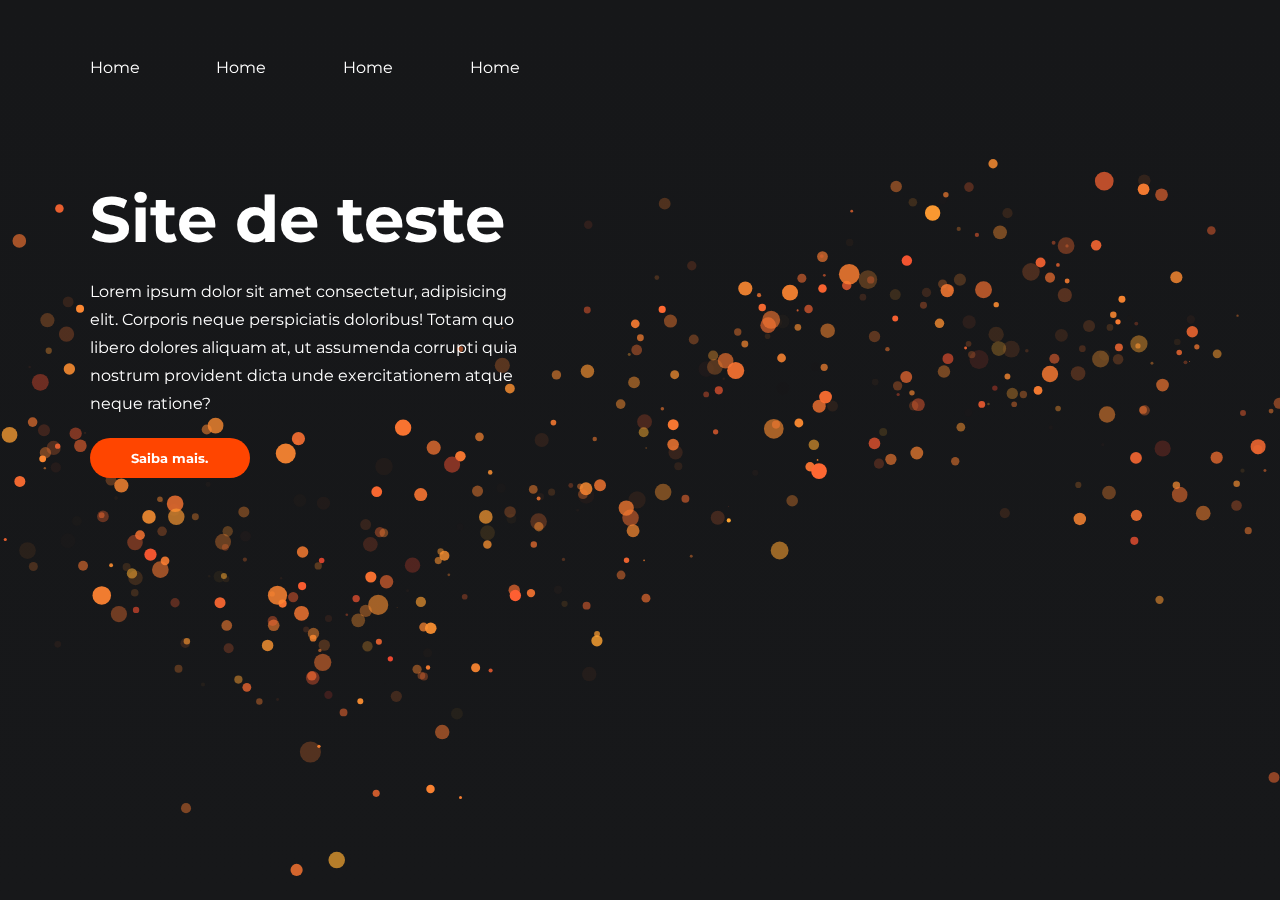
==== page1.html @ 4e7e80d0 "sites" ====
<!DOCTYPE html>
<html lang="pt-br">
<head>
    <meta charset="UTF-8">
    <meta http-equiv="X-UA-Compatible" content="IE=edge">
    <meta name="viewport" content="width=1, initial-scale=1.0, user-scalable=0">
    <link href='https://fonts.googleapis.com/css?family=Montserrat' rel='stylesheet'>
    <link rel="stylesheet" href="assets/css/page1.css">
    <title>Site Futuristico</title>
</head>
<body>
    <header>
        <nav>
            <ul>
                <li>Home</li>
                <li>Home</li>
                <li>Home</li>
                <li>Home</li>
            </ul>
        </nav>
    </header>
    <section>
        <canvas id="particle-canvas"></canvas>
            <div class="container">
                <h1>Site de teste</h1>
                <p>Lorem ipsum dolor sit amet consectetur, adipisicing elit. Corporis neque perspiciatis doloribus! Totam quo libero dolores aliquam at, ut assumenda corrupti quia nostrum provident dicta unde exercitationem atque neque ratione?</p>
                <a href="http://#"><button>Saiba mais.</button></a>
            </div>
    </section>
    <script src="assets/javascript/page1.js" defer></script>
</body>
</html>
---- assets/css/page1.css ----
:root{
    --cor-branco: #fff;
}
*{
    margin: 0;
    padding: 0;
    box-sizing: border-box;
    font-family:'Montserrat';
}
header nav{
    display: flex;
    justify-content: left;
    align-items: center;
    height: 15vh;
    background-color: transparent;
    position: absolute;
    -webkit-animation: tracking-in-expand-fwd-top 0.7s cubic-bezier(0.215, 0.610, 0.355, 1.000) both;
	        animation: tracking-in-expand-fwd-top 0.7s cubic-bezier(0.215, 0.610, 0.355, 1.000) both;
}
header nav ul{
    list-style: none;
    display: flex;
    gap: 6vw;
    color: white;
    margin-left: 7vw;
}
header nav ul li:hover{
    color: var(--cor-branco);
    cursor: pointer;
}
header nav ul:hover :not(:hover){
    opacity: 60%;
    color: var(--cor-branco);
}
#particle-canvas {
    width: 100%;
    height: 100vh;
    background: linear-gradient(to bottom, #161719 0%, #17181a 100%);
    vertical-align: middle;
}
.container{
    height: 200px;
    width:  28rem;
    position: absolute;
    z-index: 3;
    top: 20%;
    left: 7%;
}
h1{
    font-size: 4rem;
    color: var(--cor-branco);
    -webkit-animation: tracking-in-expand-fwd-top 0.7s cubic-bezier(0.215, 0.610, 0.355, 1.000) both;
	        animation: tracking-in-expand-fwd-top 0.7s cubic-bezier(0.215, 0.610, 0.355, 1.000) both;
}
section .container p{
    margin-top: 20px;
    color: var(--cor-branco);
    line-height: 28px;
    -webkit-animation: tracking-in-expand-fwd-top 0.7s cubic-bezier(0.215, 0.610, 0.355, 1.000) both;
	        animation: tracking-in-expand-fwd-top 0.7s cubic-bezier(0.215, 0.610, 0.355, 1.000) both;
}
section .container button{
    outline: none;
    border: none;
    width: 160px;
    height: 40px;
    border-radius: 50px;
    margin-top: 20px;
    background-color: orangered;
    color: var(--cor-branco);
    font-weight: bold;
    -webkit-animation: tracking-in-expand-fwd-top 0.7s cubic-bezier(0.215, 0.610, 0.355, 1.000) both;
	        animation: tracking-in-expand-fwd-top 0.7s cubic-bezier(0.215, 0.610, 0.355, 1.000) both;
}
@media (max-width: 650px){
    .container{
        padding: 20px;
        height:75vh;
        position: absolute;
        width: calc(90vw - 7%);
        z-index: 3;
        top: 20%;
        left: 7%;
        background: rgba( 255, 255, 255, 0.10);
        box-shadow: 0 8px 32px 0 rgba( 31, 38, 135, 0.37 );
        backdrop-filter: blur( 5px );
        -webkit-backdrop-filter: blur( 5px );
        border-radius: 10px;
    }
}
/* ----------------------------------------------
 * Generated by Animista on 2023-2-13 22:2:55
 * Licensed under FreeBSD License.
 * See http://animista.net/license for more info. 
 * w: http://animista.net, t: @cssanimista
 * ---------------------------------------------- */

/**
 * ----------------------------------------
 * animation tracking-in-expand-fwd-top
 * ----------------------------------------
 */
 @-webkit-keyframes tracking-in-expand-fwd-top {
    0% {
      letter-spacing: -0.5em;
      -webkit-transform: translateZ(-700px) translateY(-500px);
              transform: translateZ(-700px) translateY(-500px);
      opacity: 0;
    }
    40% {
      opacity: 0.6;
    }
    100% {
      -webkit-transform: translateZ(0) translateY(0);
              transform: translateZ(0) translateY(0);
      opacity: 1;
    }
  }
  @keyframes tracking-in-expand-fwd-top {
    0% {
      letter-spacing: -0.5em;
      -webkit-transform: translateZ(-700px) translateY(-500px);
              transform: translateZ(-700px) translateY(-500px);
      opacity: 0;
    }
    40% {
      opacity: 0.6;
    }
    100% {
      -webkit-transform: translateZ(0) translateY(0);
              transform: translateZ(0) translateY(0);
      opacity: 1;
    }
  }
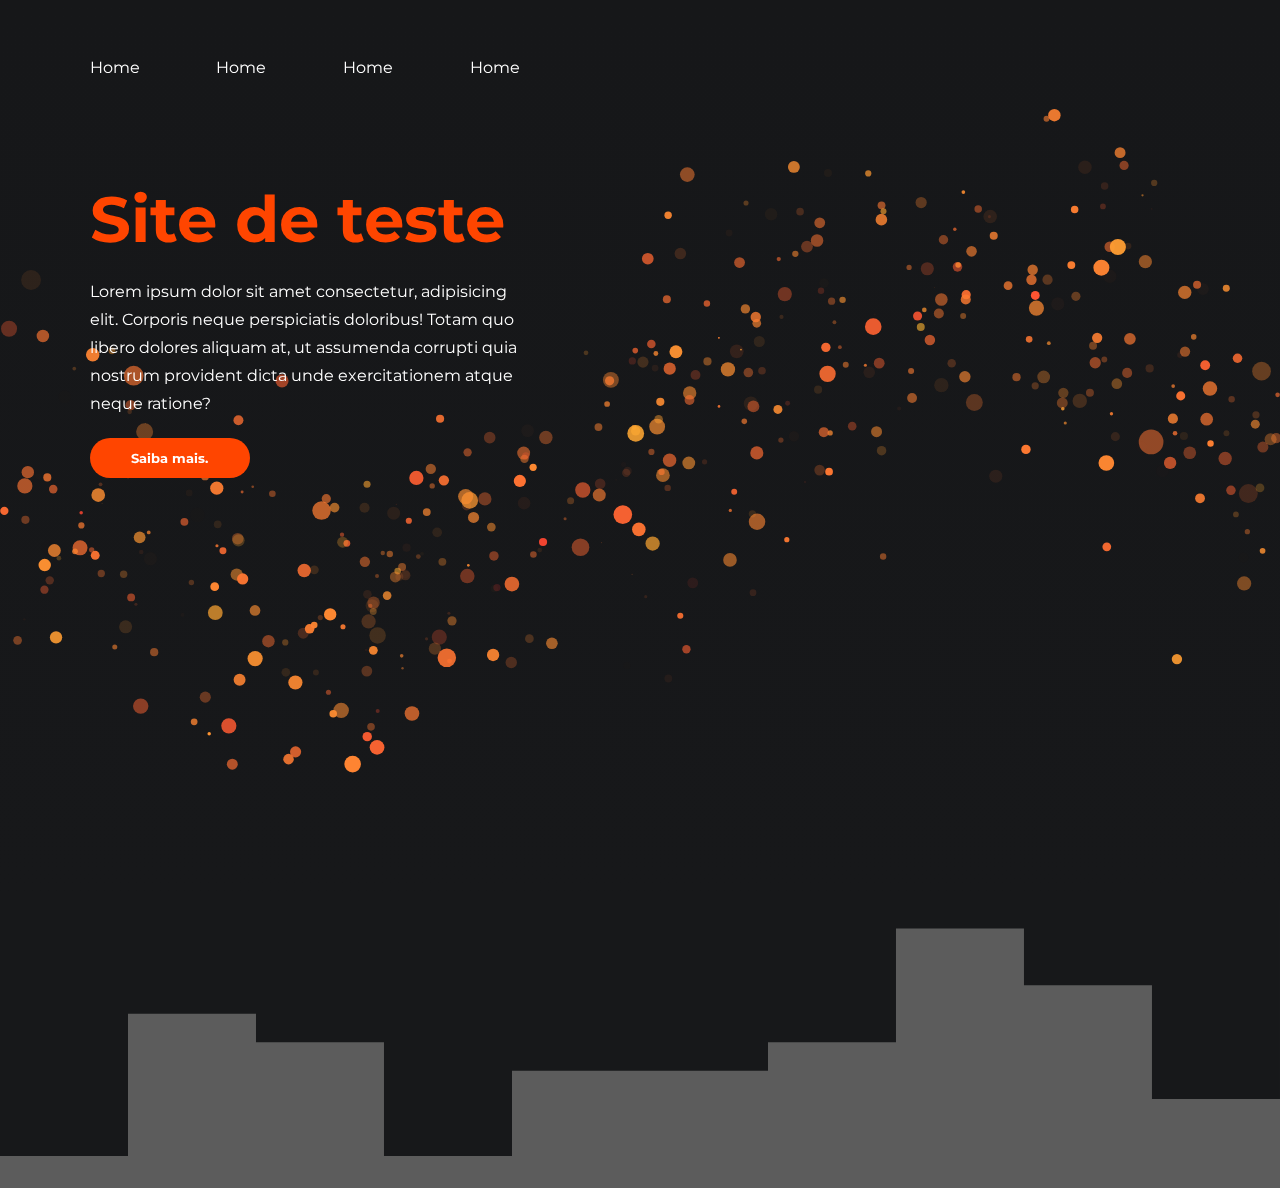
==== commit 2c5ed8cf: "inicio projeto" ====
--- a/page1.html
+++ b/page1.html
@@ -27,6 +27,11 @@
                 <a href="http://#"><button>Saiba mais.</button></a>
             </div>
     </section>
+    <section>
+        <svg xmlns="http://www.w3.org/2000/svg" viewBox="0 0 1440 320">
+            <path fill="#17181a" fill-opacity="1" d="M0,288L0,288L144,288L144,128L288,128L288,160L432,160L432,288L576,288L576,192L720,192L720,192L864,192L864,160L1008,160L1008,32L1152,32L1152,96L1296,96L1296,224L1440,224L1440,0L1296,0L1296,0L1152,0L1152,0L1008,0L1008,0L864,0L864,0L720,0L720,0L576,0L576,0L432,0L432,0L288,0L288,0L144,0L144,0L0,0L0,0Z"></path>
+          </svg>
+    </section>
     <script src="assets/javascript/page1.js" defer></script>
 </body>
 </html>--- a/assets/css/page1.css
+++ b/assets/css/page1.css
@@ -1,11 +1,16 @@
 :root{
     --cor-branco: #fff;
+    --cor-laranja: orangered;
+    --cor-cinzaclaro: #5c5c5c;
 }
 *{
     margin: 0;
     padding: 0;
     box-sizing: border-box;
     font-family:'Montserrat';
+}
+body{
+   background-color: var(--cor-cinzaclaro);
 }
 header nav{
     display: flex;
@@ -48,7 +53,7 @@
 }
 h1{
     font-size: 4rem;
-    color: var(--cor-branco);
+    color: var(--cor-laranja);
     -webkit-animation: tracking-in-expand-fwd-top 0.7s cubic-bezier(0.215, 0.610, 0.355, 1.000) both;
 	        animation: tracking-in-expand-fwd-top 0.7s cubic-bezier(0.215, 0.610, 0.355, 1.000) both;
 }
@@ -66,7 +71,7 @@
     height: 40px;
     border-radius: 50px;
     margin-top: 20px;
-    background-color: orangered;
+    background-color: var(--cor-laranja);
     color: var(--cor-branco);
     font-weight: bold;
     -webkit-animation: tracking-in-expand-fwd-top 0.7s cubic-bezier(0.215, 0.610, 0.355, 1.000) both;
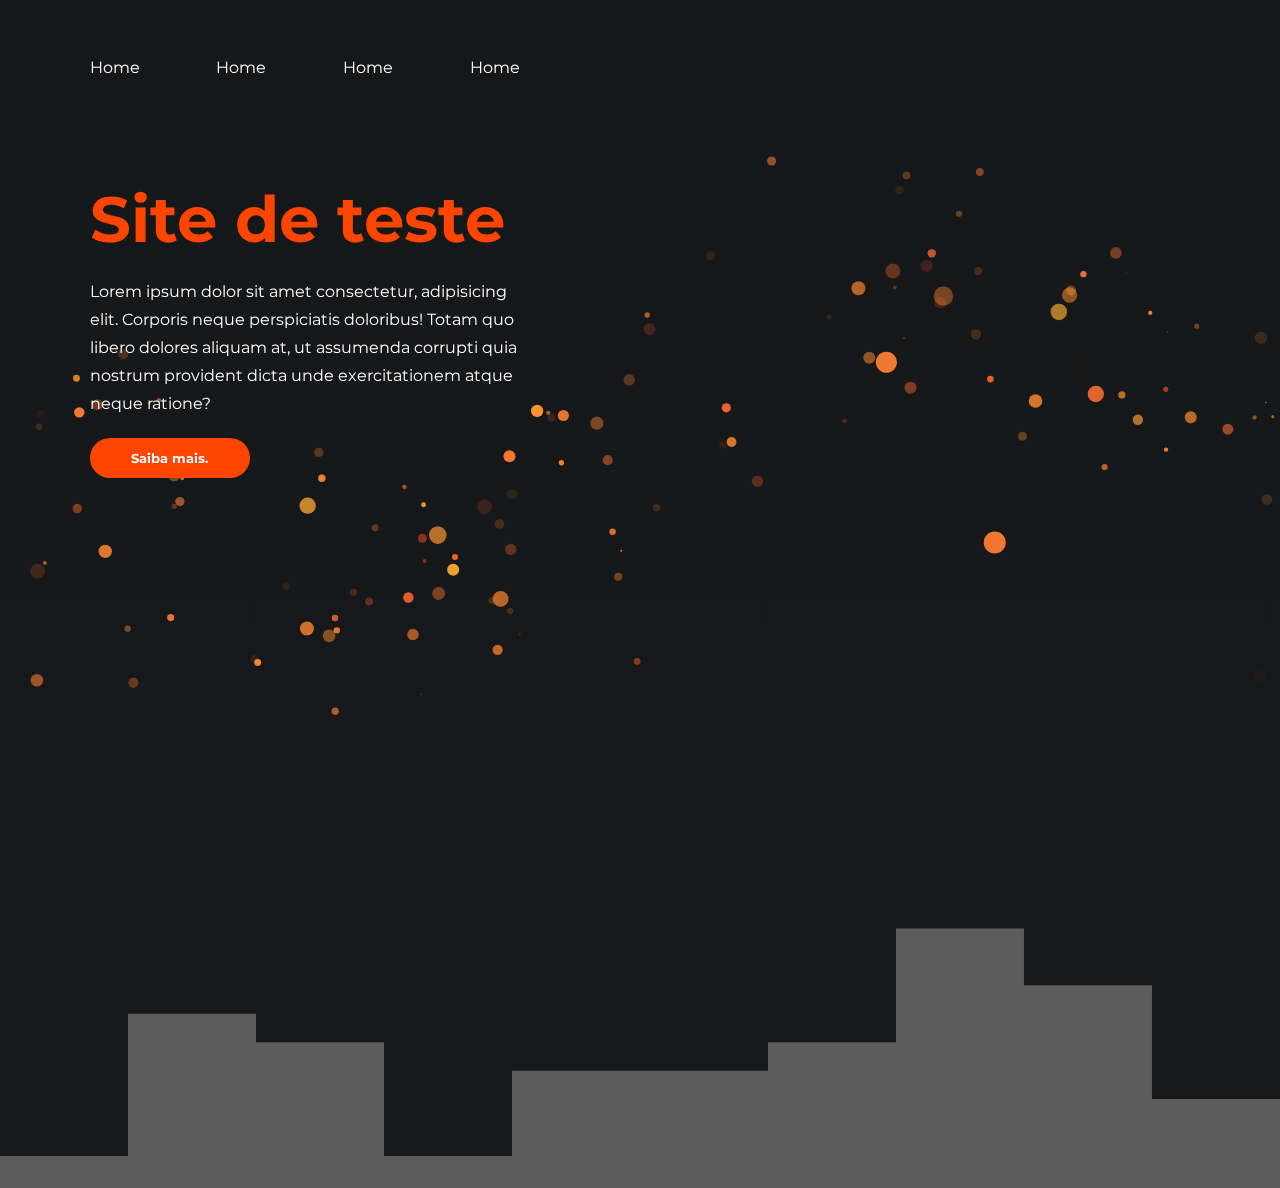
==== commit 110bf5b3: "Alteração particulas" ====
--- a/page1.html
+++ b/page1.html
@@ -3,7 +3,7 @@
 <head>
     <meta charset="UTF-8">
     <meta http-equiv="X-UA-Compatible" content="IE=edge">
-    <meta name="viewport" content="width=1, initial-scale=1.0, user-scalable=0">
+    <meta name="viewport" content="width=1, initial-scale=1.0">
     <link href='https://fonts.googleapis.com/css?family=Montserrat' rel='stylesheet'>
     <link rel="stylesheet" href="assets/css/page1.css">
     <title>Site Futuristico</title>
--- a/assets/css/page1.css
+++ b/assets/css/page1.css
@@ -7,7 +7,7 @@
     margin: 0;
     padding: 0;
     box-sizing: border-box;
-    font-family:'Montserrat';
+    font-family:'Montserrat', Arial, Helvetica, sans-serif;
 }
 body{
    background-color: var(--cor-cinzaclaro);
@@ -77,6 +77,12 @@
     -webkit-animation: tracking-in-expand-fwd-top 0.7s cubic-bezier(0.215, 0.610, 0.355, 1.000) both;
 	        animation: tracking-in-expand-fwd-top 0.7s cubic-bezier(0.215, 0.610, 0.355, 1.000) both;
 }
+section .container button:hover{
+    box-shadow: 0px 5px 20px var(--cor-laranja);
+    cursor: pointer;
+    color: black;
+    font-weight: bold;
+}
 @media (max-width: 650px){
     .container{
         padding: 20px;
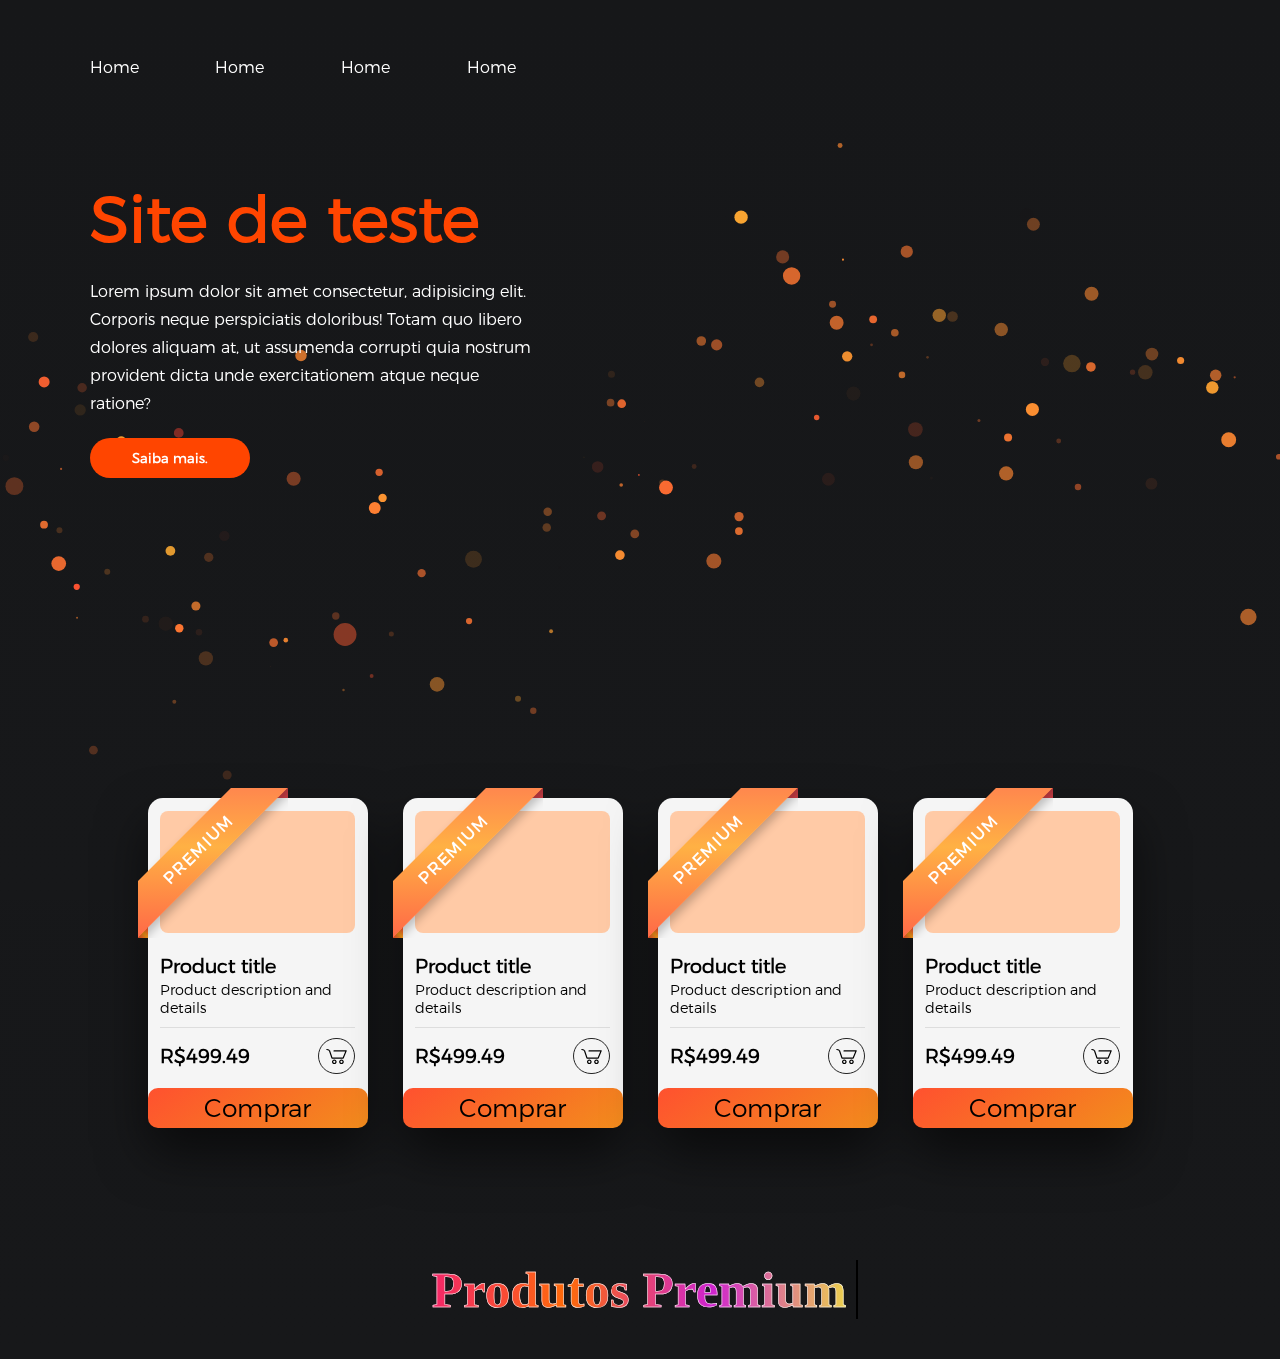
==== commit 1f092b85: "criação vitrine" ====
--- a/page1.html
+++ b/page1.html
@@ -4,7 +4,6 @@
     <meta charset="UTF-8">
     <meta http-equiv="X-UA-Compatible" content="IE=edge">
     <meta name="viewport" content="width=1, initial-scale=1.0">
-    <link href='https://fonts.googleapis.com/css?family=Montserrat' rel='stylesheet'>
     <link rel="stylesheet" href="assets/css/page1.css">
     <title>Site Futuristico</title>
 </head>
@@ -12,10 +11,10 @@
     <header>
         <nav>
             <ul>
-                <li>Home</li>
-                <li>Home</li>
-                <li>Home</li>
-                <li>Home</li>
+                <li class="ancora">Home</li>
+                <li class="ancora">Home</li>
+                <li class="ancora">Home</li>
+                <li class="ancora">Home</li>
             </ul>
         </nav>
     </header>
@@ -27,11 +26,113 @@
                 <a href="http://#"><button>Saiba mais.</button></a>
             </div>
     </section>
-    <section>
-        <svg xmlns="http://www.w3.org/2000/svg" viewBox="0 0 1440 320">
-            <path fill="#17181a" fill-opacity="1" d="M0,288L0,288L144,288L144,128L288,128L288,160L432,160L432,288L576,288L576,192L720,192L720,192L864,192L864,160L1008,160L1008,32L1152,32L1152,96L1296,96L1296,224L1440,224L1440,0L1296,0L1296,0L1152,0L1152,0L1008,0L1008,0L864,0L864,0L720,0L720,0L576,0L576,0L432,0L432,0L288,0L288,0L144,0L144,0L0,0L0,0Z"></path>
-          </svg>
-    </section>
+    <section class="container-card-box">
+          <ul class="product-list">
+            <div class="card-box">
+              <span></span>
+              <div class="card-img"></div>
+              <div class="card-info">
+                <p class="text-title">Product title</p>
+                <p class="text-body">Product description and details</p>
+              </div>
+              <div class="card-footer">
+                <p class="text-title">R$499.49</p>
+                <div class="card-button">
+                  <svg class="svg-icon" viewBox="0 0 20 20">
+                    <path
+                      d="M17.72,5.011H8.026c-0.271,0-0.49,0.219-0.49,0.489c0,0.271,0.219,0.489,0.49,0.489h8.962l-1.979,4.773H6.763L4.935,5.343C4.926,5.316,4.897,5.309,4.884,5.286c-0.011-0.024,0-0.051-0.017-0.074C4.833,5.166,4.025,4.081,2.33,3.908C2.068,3.883,1.822,4.075,1.795,4.344C1.767,4.612,1.962,4.853,2.231,4.88c1.143,0.118,1.703,0.738,1.808,0.866l1.91,5.661c0.066,0.199,0.252,0.333,0.463,0.333h8.924c0.116,0,0.22-0.053,0.308-0.128c0.027-0.023,0.042-0.048,0.063-0.076c0.026-0.034,0.063-0.058,0.08-0.099l2.384-5.75c0.062-0.151,0.046-0.323-0.045-0.458C18.036,5.092,17.883,5.011,17.72,5.011z"
+                    ></path>
+                    <path
+                      d="M8.251,12.386c-1.023,0-1.856,0.834-1.856,1.856s0.833,1.853,1.856,1.853c1.021,0,1.853-0.83,1.853-1.853S9.273,12.386,8.251,12.386z M8.251,15.116c-0.484,0-0.877-0.393-0.877-0.874c0-0.484,0.394-0.878,0.877-0.878c0.482,0,0.875,0.394,0.875,0.878C9.126,14.724,8.733,15.116,8.251,15.116z"
+                    ></path>
+                    <path
+                      d="M13.972,12.386c-1.022,0-1.855,0.834-1.855,1.856s0.833,1.853,1.855,1.853s1.854-0.83,1.854-1.853S14.994,12.386,13.972,12.386z M13.972,15.116c-0.484,0-0.878-0.393-0.878-0.874c0-0.484,0.394-0.878,0.878-0.878c0.482,0,0.875,0.394,0.875,0.878C14.847,14.724,14.454,15.116,13.972,15.116z"
+                    ></path>
+                  </svg>
+                </div>
+              </div>
+              <button class="btn-comprar">Comprar</button>
+            </div>
+            <div class="card-box">
+              <span></span>
+              <div class="card-img"></div>
+              <div class="card-info">
+                <p class="text-title">Product title</p>
+                <p class="text-body">Product description and details</p>
+              </div>
+              <div class="card-footer">
+                <p class="text-title">R$499.49</p>
+                <div class="card-button">
+                  <svg class="svg-icon" viewBox="0 0 20 20">
+                    <path
+                      d="M17.72,5.011H8.026c-0.271,0-0.49,0.219-0.49,0.489c0,0.271,0.219,0.489,0.49,0.489h8.962l-1.979,4.773H6.763L4.935,5.343C4.926,5.316,4.897,5.309,4.884,5.286c-0.011-0.024,0-0.051-0.017-0.074C4.833,5.166,4.025,4.081,2.33,3.908C2.068,3.883,1.822,4.075,1.795,4.344C1.767,4.612,1.962,4.853,2.231,4.88c1.143,0.118,1.703,0.738,1.808,0.866l1.91,5.661c0.066,0.199,0.252,0.333,0.463,0.333h8.924c0.116,0,0.22-0.053,0.308-0.128c0.027-0.023,0.042-0.048,0.063-0.076c0.026-0.034,0.063-0.058,0.08-0.099l2.384-5.75c0.062-0.151,0.046-0.323-0.045-0.458C18.036,5.092,17.883,5.011,17.72,5.011z"
+                    ></path>
+                    <path
+                      d="M8.251,12.386c-1.023,0-1.856,0.834-1.856,1.856s0.833,1.853,1.856,1.853c1.021,0,1.853-0.83,1.853-1.853S9.273,12.386,8.251,12.386z M8.251,15.116c-0.484,0-0.877-0.393-0.877-0.874c0-0.484,0.394-0.878,0.877-0.878c0.482,0,0.875,0.394,0.875,0.878C9.126,14.724,8.733,15.116,8.251,15.116z"
+                    ></path>
+                    <path
+                      d="M13.972,12.386c-1.022,0-1.855,0.834-1.855,1.856s0.833,1.853,1.855,1.853s1.854-0.83,1.854-1.853S14.994,12.386,13.972,12.386z M13.972,15.116c-0.484,0-0.878-0.393-0.878-0.874c0-0.484,0.394-0.878,0.878-0.878c0.482,0,0.875,0.394,0.875,0.878C14.847,14.724,14.454,15.116,13.972,15.116z"
+                    ></path>
+                  </svg>
+                </div>
+              </div>
+              <button class="btn-comprar">Comprar</button>
+            </div>
+            <div class="card-box">
+              <span></span>
+              <div class="card-img"></div>
+              <div class="card-info">
+                <p class="text-title">Product title</p>
+                <p class="text-body">Product description and details</p>
+              </div>
+              <div class="card-footer">
+                <p class="text-title">R$499.49</p>
+                <div class="card-button">
+                  <svg class="svg-icon" viewBox="0 0 20 20">
+                    <path
+                      d="M17.72,5.011H8.026c-0.271,0-0.49,0.219-0.49,0.489c0,0.271,0.219,0.489,0.49,0.489h8.962l-1.979,4.773H6.763L4.935,5.343C4.926,5.316,4.897,5.309,4.884,5.286c-0.011-0.024,0-0.051-0.017-0.074C4.833,5.166,4.025,4.081,2.33,3.908C2.068,3.883,1.822,4.075,1.795,4.344C1.767,4.612,1.962,4.853,2.231,4.88c1.143,0.118,1.703,0.738,1.808,0.866l1.91,5.661c0.066,0.199,0.252,0.333,0.463,0.333h8.924c0.116,0,0.22-0.053,0.308-0.128c0.027-0.023,0.042-0.048,0.063-0.076c0.026-0.034,0.063-0.058,0.08-0.099l2.384-5.75c0.062-0.151,0.046-0.323-0.045-0.458C18.036,5.092,17.883,5.011,17.72,5.011z"
+                    ></path>
+                    <path
+                      d="M8.251,12.386c-1.023,0-1.856,0.834-1.856,1.856s0.833,1.853,1.856,1.853c1.021,0,1.853-0.83,1.853-1.853S9.273,12.386,8.251,12.386z M8.251,15.116c-0.484,0-0.877-0.393-0.877-0.874c0-0.484,0.394-0.878,0.877-0.878c0.482,0,0.875,0.394,0.875,0.878C9.126,14.724,8.733,15.116,8.251,15.116z"
+                    ></path>
+                    <path
+                      d="M13.972,12.386c-1.022,0-1.855,0.834-1.855,1.856s0.833,1.853,1.855,1.853s1.854-0.83,1.854-1.853S14.994,12.386,13.972,12.386z M13.972,15.116c-0.484,0-0.878-0.393-0.878-0.874c0-0.484,0.394-0.878,0.878-0.878c0.482,0,0.875,0.394,0.875,0.878C14.847,14.724,14.454,15.116,13.972,15.116z"
+                    ></path>
+                  </svg>
+                </div>
+              </div>
+              <button class="btn-comprar">Comprar</button>
+            </div>
+            <div class="card-box">
+              <span></span>
+              <div class="card-img"></div>
+              <div class="card-info">
+                <p class="text-title">Product title</p>
+                <p class="text-body">Product description and details</p>
+              </div>
+              <div class="card-footer">
+                <p class="text-title">R$499.49</p>
+                <div class="card-button">
+                  <svg class="svg-icon" viewBox="0 0 20 20">
+                    <path
+                      d="M17.72,5.011H8.026c-0.271,0-0.49,0.219-0.49,0.489c0,0.271,0.219,0.489,0.49,0.489h8.962l-1.979,4.773H6.763L4.935,5.343C4.926,5.316,4.897,5.309,4.884,5.286c-0.011-0.024,0-0.051-0.017-0.074C4.833,5.166,4.025,4.081,2.33,3.908C2.068,3.883,1.822,4.075,1.795,4.344C1.767,4.612,1.962,4.853,2.231,4.88c1.143,0.118,1.703,0.738,1.808,0.866l1.91,5.661c0.066,0.199,0.252,0.333,0.463,0.333h8.924c0.116,0,0.22-0.053,0.308-0.128c0.027-0.023,0.042-0.048,0.063-0.076c0.026-0.034,0.063-0.058,0.08-0.099l2.384-5.75c0.062-0.151,0.046-0.323-0.045-0.458C18.036,5.092,17.883,5.011,17.72,5.011z"
+                    ></path>
+                    <path
+                      d="M8.251,12.386c-1.023,0-1.856,0.834-1.856,1.856s0.833,1.853,1.856,1.853c1.021,0,1.853-0.83,1.853-1.853S9.273,12.386,8.251,12.386z M8.251,15.116c-0.484,0-0.877-0.393-0.877-0.874c0-0.484,0.394-0.878,0.877-0.878c0.482,0,0.875,0.394,0.875,0.878C9.126,14.724,8.733,15.116,8.251,15.116z"
+                    ></path>
+                    <path
+                      d="M13.972,12.386c-1.022,0-1.855,0.834-1.855,1.856s0.833,1.853,1.855,1.853s1.854-0.83,1.854-1.853S14.994,12.386,13.972,12.386z M13.972,15.116c-0.484,0-0.878-0.393-0.878-0.874c0-0.484,0.394-0.878,0.878-0.878c0.482,0,0.875,0.394,0.875,0.878C14.847,14.724,14.454,15.116,13.972,15.116z"
+                    ></path>
+                  </svg>
+                </div>
+              </div>
+              <button class="btn-comprar">Comprar</button>
+            </div>
+          </ul>
+      </section>
+      <section class="titulo">
+        <h2>Produtos Premium</h2>
+      </section>
     <script src="assets/javascript/page1.js" defer></script>
 </body>
 </html>--- a/assets/css/page1.css
+++ b/assets/css/page1.css
@@ -1,104 +1,356 @@
-:root{
-    --cor-branco: #fff;
-    --cor-laranja: orangered;
-    --cor-cinzaclaro: #5c5c5c;
-}
-*{
-    margin: 0;
-    padding: 0;
-    box-sizing: border-box;
-    font-family:'Montserrat', Arial, Helvetica, sans-serif;
-}
-body{
-   background-color: var(--cor-cinzaclaro);
-}
-header nav{
-    display: flex;
-    justify-content: left;
-    align-items: center;
-    height: 15vh;
-    background-color: transparent;
+:root {
+  --cor-branco: #fff;
+  --cor-laranja: orangered;
+  --cor-cinzaclaro: #5c5c5c;
+}
+
+* {
+  margin: 0;
+  padding: 0;
+  box-sizing: border-box;
+  font-family: montserrat, Arial;
+}
+
+body {
+  background: linear-gradient(to bottom, #161719 0%, #17181a 100%);
+}
+
+header nav {
+  display: flex;
+  justify-content: left;
+  align-items: center;
+  height: 15vh;
+  background-color: transparent;
+  position: absolute;
+  -webkit-animation: tracking-in-expand-fwd-top 0.7s cubic-bezier(0.215, 0.610, 0.355, 1.000) both;
+  animation: tracking-in-expand-fwd-top 0.7s cubic-bezier(0.215, 0.610, 0.355, 1.000) both;
+}
+
+header nav ul {
+  list-style: none;
+  display: flex;
+  gap: 6vw;
+  color: white;
+  margin-left: 7vw;
+}
+header nav ul:hover :not(:hover) {
+  opacity: 60%;
+  color: var(--cor-branco);
+}
+.ancora{
+  position: relative;
+  display: inline-block;
+}
+.ancora::before{
+  content: "";
+  position: absolute;
+  left: 0;
+  bottom: 0;
+  width: 100%;
+  height: 2px;
+  background-color: var(--cor-branco);
+  border-radius: 4px;
+  scale: 0.1;
+  transform-origin: right;
+  transition: scale 0.25s;
+}
+.ancora:hover{
+  cursor: pointer;
+}
+.ancora:hover::before{
+  scale: 1;
+  transform-origin: left;
+}
+
+#particle-canvas {
+  width: 100%;
+  height: 100vh;
+  background: linear-gradient(to bottom, #161719 0%, #17181a 100%);
+  vertical-align: middle;
+}
+
+.container {
+  height: 200px;
+  width: 28rem;
+  position: absolute;
+  z-index: 3;
+  top: 20%;
+  left: 7%;
+}
+
+h1 {
+  font-size: 4rem;
+  color: var(--cor-laranja);
+  -webkit-animation: tracking-in-expand-fwd-top 0.7s cubic-bezier(0.215, 0.610, 0.355, 1.000) both;
+  animation: tracking-in-expand-fwd-top 0.7s cubic-bezier(0.215, 0.610, 0.355, 1.000) both;
+}
+
+section .container p {
+  margin-top: 20px;
+  color: var(--cor-branco);
+  line-height: 28px;
+  -webkit-animation: tracking-in-expand-fwd-top 0.7s cubic-bezier(0.215, 0.610, 0.355, 1.000) both;
+  animation: tracking-in-expand-fwd-top 0.7s cubic-bezier(0.215, 0.610, 0.355, 1.000) both;
+  background-color: transparent;
+}
+section .container p::selection{
+  background-color: var(--cor-laranja);
+}
+section .container button {
+  outline: none;
+  border: none;
+  width: 160px;
+  height: 40px;
+  border-radius: 50px;
+  margin-top: 20px;
+  background-color: var(--cor-laranja);
+  color: var(--cor-branco);
+  font-weight: bold;
+  -webkit-animation: tracking-in-expand-fwd-top 0.7s cubic-bezier(0.215, 0.610, 0.355, 1.000) both;
+  animation: tracking-in-expand-fwd-top 0.7s cubic-bezier(0.215, 0.610, 0.355, 1.000) both;
+}
+
+section .container button:hover {
+  box-shadow: 0px 5px 20px var(--cor-laranja);
+  cursor: pointer;
+  color: black;
+  font-weight: bold;
+}
+.card-box {
+  width: 220px;
+  height: 330px;
+  padding: .8em;
+  background: #f5f5f5;
+  overflow: visible;
+  border-radius: 15px;
+  position: relative;
+  top: -7rem;
+  box-shadow: 0 25px 50px rgba(0, 0, 0, 0.55);
+  cursor: pointer;
+  transition: all .3s;
+  margin: 10px;
+  z-index: -2;
+}
+
+.card-img {
+  background-color: #ffcaa6;
+  height: 40%;
+  width: 100%;
+  border-radius: .5rem;
+  transition: .3s ease;
+}
+
+.card-info {
+  padding-top: 10%;
+}
+
+svg {
+  width: 25px;
+  height: 25px;
+}
+
+.card-footer {
+  width: 100%;
+  display: flex;
+  justify-content: space-between;
+  align-items: center;
+  padding-top: 10px;
+  border-top: 1px solid #ddd;
+}
+
+/*Text*/
+.text-title {
+  font-weight: 900;
+  font-size: 1.2em;
+  line-height: 1.5;
+}
+
+.text-body {
+  font-size: .9em;
+  padding-bottom: 10px;
+}
+
+/*Button*/
+.card-button {
+  border: 1px solid #252525;
+  display: flex;
+  padding: .3em;
+  cursor: pointer;
+  border-radius: 50px;
+  transition: .3s ease-in-out;
+}
+
+/*Hover*/
+.card-img:hover {
+  transform: translateY(-10%);
+  box-shadow: rgba(226, 196, 63, 0.25) 0px 13px 47px -5px, rgba(180, 71, 71, 0.3) 0px 8px 16px -8px;
+}
+
+.card-button:hover {
+  border: 1px solid #ffcaa6;
+  background-color: #ffcaa6;
+}
+
+.card_box:hover {
+  transform: scale(0.9);
+}
+
+.card-box span {
+  position: absolute;
+  overflow: hidden;
+  width: 150px;
+  height: 150px;
+  top: -10px;
+  left: -10px;
+  display: flex;
+  align-items: center;
+  justify-content: center;
+  z-index: 1;
+}
+
+.card-box span::before {
+  content: 'Premium';
+  position: absolute;
+  width: 150%;
+  height: 40px;
+  background-image: linear-gradient(45deg, #ff6547 0%, #ffb144 51%, #ff7053 100%);
+  transform: rotate(-45deg) translateY(-20px);
+  display: flex;
+  align-items: center;
+  justify-content: center;
+  color: #fff;
+  font-weight: 600;
+  letter-spacing: 0.1em;
+  text-transform: uppercase;
+  box-shadow: 0 5px 10px rgba(0, 0, 0, 0.23);
+}
+
+.card-box span::after {
+  content: '';
+  position: absolute;
+  width: 10px;
+  bottom: 0;
+  left: 0;
+  height: 10px;
+  z-index: -1;
+  box-shadow: 140px -140px #cc3f47;
+  background-image: linear-gradient(45deg, #FF512F 0%, #F09819 51%, #FF512F 100%);
+  display: inline-block;
+}
+
+.product-list {
+  position: relative;
+  z-index: 1;
+  align-items: center;
+  display: flex;
+  justify-content: center;
+  margin: 0 auto;
+  gap: 15px;
+  max-width: 1300px;
+  width: 100%;
+  -webkit-animation: tracking-in-contract-bck-top 1s cubic-bezier(0.215, 0.610, 0.355, 1.000) both;
+  animation: tracking-in-contract-bck-top 1s cubic-bezier(0.215, 0.610, 0.355, 1.000) both;
+}
+
+.btn-comprar {
+  cursor: pointer;
+  padding: 5px;
+  font-size: 25px;
+  font-weight: 500;
+  transition: 0.8s;
+  position: absolute;
+  bottom: 0px;
+  left: 0;
+  width: 100%;
+  background-size: 280% auto;
+  background-image: linear-gradient(325deg, #FF512F 0%, #F09819 51%, #FF512F 100%);
+  border: none;
+  border-radius: 10px;
+  color: var(--cor-cinza);
+}
+
+.btn-comprar:hover {
+  background-position: right top;
+}
+
+.btn-comprar:is(:focus, :focus-within, :active) {
+  outline: none;
+  box-shadow: 0 0 0 3px var(--btn-bg-color), 0 0 0 6px var(--btn-bg-2);
+}
+.titulo {
+  display: flex;
+  align-items: center;
+  justify-content: center;
+}
+.titulo h2 {
+  width: 34vw;
+  font-family: fontfamily;
+  background: linear-gradient(to right, #f32170, #ff6b08, #cf23cf, #eedd44);
+  -webkit-text-fill-color: transparent;
+  -webkit-background-clip: text;
+  font-size: 4vw;
+  margin: 10px;
+  margin-bottom: 40px;
+  text-align: center;
+  font-weight: bolder;
+  -webkit-text-stroke-width: 0.5px;
+  -webkit-text-stroke-color: white;
+  animation: digitando 3s steps(25), blink .4s infinite alternate;
+  white-space: nowrap;
+  overflow: hidden;
+  border-right: 2px solid;
+  display: inline-block;
+}
+
+@keyframes digitando {
+  from {
+      width: 0;
+  }
+}
+@keyframes blink{
+    40%{
+       border-color: #ff6b08;
+    }
+    60%{
+      border-color: #ddd;
+    }
+} 
+
+@media (prefers-reduced-motion: reduce) {
+  .btn-comprar {
+      transition: linear;
+  }
+}
+@media (max-width: 650px) {
+  .container {
+    padding: 20px;
+    height: 75vh;
     position: absolute;
-    -webkit-animation: tracking-in-expand-fwd-top 0.7s cubic-bezier(0.215, 0.610, 0.355, 1.000) both;
-	        animation: tracking-in-expand-fwd-top 0.7s cubic-bezier(0.215, 0.610, 0.355, 1.000) both;
-}
-header nav ul{
-    list-style: none;
-    display: flex;
-    gap: 6vw;
-    color: white;
-    margin-left: 7vw;
-}
-header nav ul li:hover{
-    color: var(--cor-branco);
-    cursor: pointer;
-}
-header nav ul:hover :not(:hover){
-    opacity: 60%;
-    color: var(--cor-branco);
-}
-#particle-canvas {
-    width: 100%;
-    height: 100vh;
-    background: linear-gradient(to bottom, #161719 0%, #17181a 100%);
-    vertical-align: middle;
-}
-.container{
-    height: 200px;
-    width:  28rem;
-    position: absolute;
+    width: calc(90vw - 7%);
     z-index: 3;
     top: 20%;
     left: 7%;
-}
-h1{
-    font-size: 4rem;
-    color: var(--cor-laranja);
-    -webkit-animation: tracking-in-expand-fwd-top 0.7s cubic-bezier(0.215, 0.610, 0.355, 1.000) both;
-	        animation: tracking-in-expand-fwd-top 0.7s cubic-bezier(0.215, 0.610, 0.355, 1.000) both;
-}
-section .container p{
-    margin-top: 20px;
-    color: var(--cor-branco);
-    line-height: 28px;
-    -webkit-animation: tracking-in-expand-fwd-top 0.7s cubic-bezier(0.215, 0.610, 0.355, 1.000) both;
-	        animation: tracking-in-expand-fwd-top 0.7s cubic-bezier(0.215, 0.610, 0.355, 1.000) both;
-}
-section .container button{
-    outline: none;
-    border: none;
-    width: 160px;
-    height: 40px;
-    border-radius: 50px;
-    margin-top: 20px;
-    background-color: var(--cor-laranja);
-    color: var(--cor-branco);
-    font-weight: bold;
-    -webkit-animation: tracking-in-expand-fwd-top 0.7s cubic-bezier(0.215, 0.610, 0.355, 1.000) both;
-	        animation: tracking-in-expand-fwd-top 0.7s cubic-bezier(0.215, 0.610, 0.355, 1.000) both;
-}
-section .container button:hover{
-    box-shadow: 0px 5px 20px var(--cor-laranja);
-    cursor: pointer;
-    color: black;
-    font-weight: bold;
-}
-@media (max-width: 650px){
-    .container{
-        padding: 20px;
-        height:75vh;
-        position: absolute;
-        width: calc(90vw - 7%);
-        z-index: 3;
-        top: 20%;
-        left: 7%;
-        background: rgba( 255, 255, 255, 0.10);
-        box-shadow: 0 8px 32px 0 rgba( 31, 38, 135, 0.37 );
-        backdrop-filter: blur( 5px );
-        -webkit-backdrop-filter: blur( 5px );
-        border-radius: 10px;
-    }
-}
+    background: rgba(255, 255, 255, 0.10);
+    box-shadow: 0 8px 32px 0 rgba(31, 38, 135, 0.37);
+    backdrop-filter: blur(5px);
+    -webkit-backdrop-filter: blur(5px);
+    border-radius: 10px;
+  }
+  .card-box{
+    width: 15rem;
+    height: 22rem;
+    top: 0;
+  }
+  .btn-comprar{
+    height: 3.5rem;
+  }
+  .titulo h1{
+    font-size: 2rem;
+    width: 18rem;
+    cursor: none;
+  }
+}
+
 /* ----------------------------------------------
  * Generated by Animista on 2023-2-13 22:2:55
  * Licensed under FreeBSD License.
@@ -111,36 +363,50 @@
  * animation tracking-in-expand-fwd-top
  * ----------------------------------------
  */
- @-webkit-keyframes tracking-in-expand-fwd-top {
-    0% {
-      letter-spacing: -0.5em;
-      -webkit-transform: translateZ(-700px) translateY(-500px);
-              transform: translateZ(-700px) translateY(-500px);
-      opacity: 0;
-    }
-    40% {
-      opacity: 0.6;
-    }
-    100% {
-      -webkit-transform: translateZ(0) translateY(0);
-              transform: translateZ(0) translateY(0);
-      opacity: 1;
-    }
-  }
-  @keyframes tracking-in-expand-fwd-top {
-    0% {
-      letter-spacing: -0.5em;
-      -webkit-transform: translateZ(-700px) translateY(-500px);
-              transform: translateZ(-700px) translateY(-500px);
-      opacity: 0;
-    }
-    40% {
-      opacity: 0.6;
-    }
-    100% {
-      -webkit-transform: translateZ(0) translateY(0);
-              transform: translateZ(0) translateY(0);
-      opacity: 1;
-    }
-  }
-  +@-webkit-keyframes tracking-in-expand-fwd-top {
+  0% {
+    letter-spacing: -0.5em;
+    -webkit-transform: translateZ(-700px) translateY(-500px);
+    transform: translateZ(-700px) translateY(-500px);
+    opacity: 0;
+  }
+
+  40% {
+    opacity: 0.6;
+  }
+
+  100% {
+    -webkit-transform: translateZ(0) translateY(0);
+    transform: translateZ(0) translateY(0);
+    opacity: 1;
+  }
+}
+
+@keyframes tracking-in-expand-fwd-top {
+  0% {
+    letter-spacing: -0.5em;
+    -webkit-transform: translateZ(-700px) translateY(-500px);
+    transform: translateZ(-700px) translateY(-500px);
+    opacity: 0;
+  }
+
+  40% {
+    opacity: 0.6;
+  }
+
+  100% {
+    -webkit-transform: translateZ(0) translateY(0);
+    transform: translateZ(0) translateY(0);
+    opacity: 1;
+  }
+}
+
+@font-face {
+  font-family: montserrat;
+  src: url(/assets/font/Montserrat-Light.otf) format('opentype');
+}
+@media (max-width: 991px) {
+  .product-list {
+      flex-wrap: wrap;
+  }
+}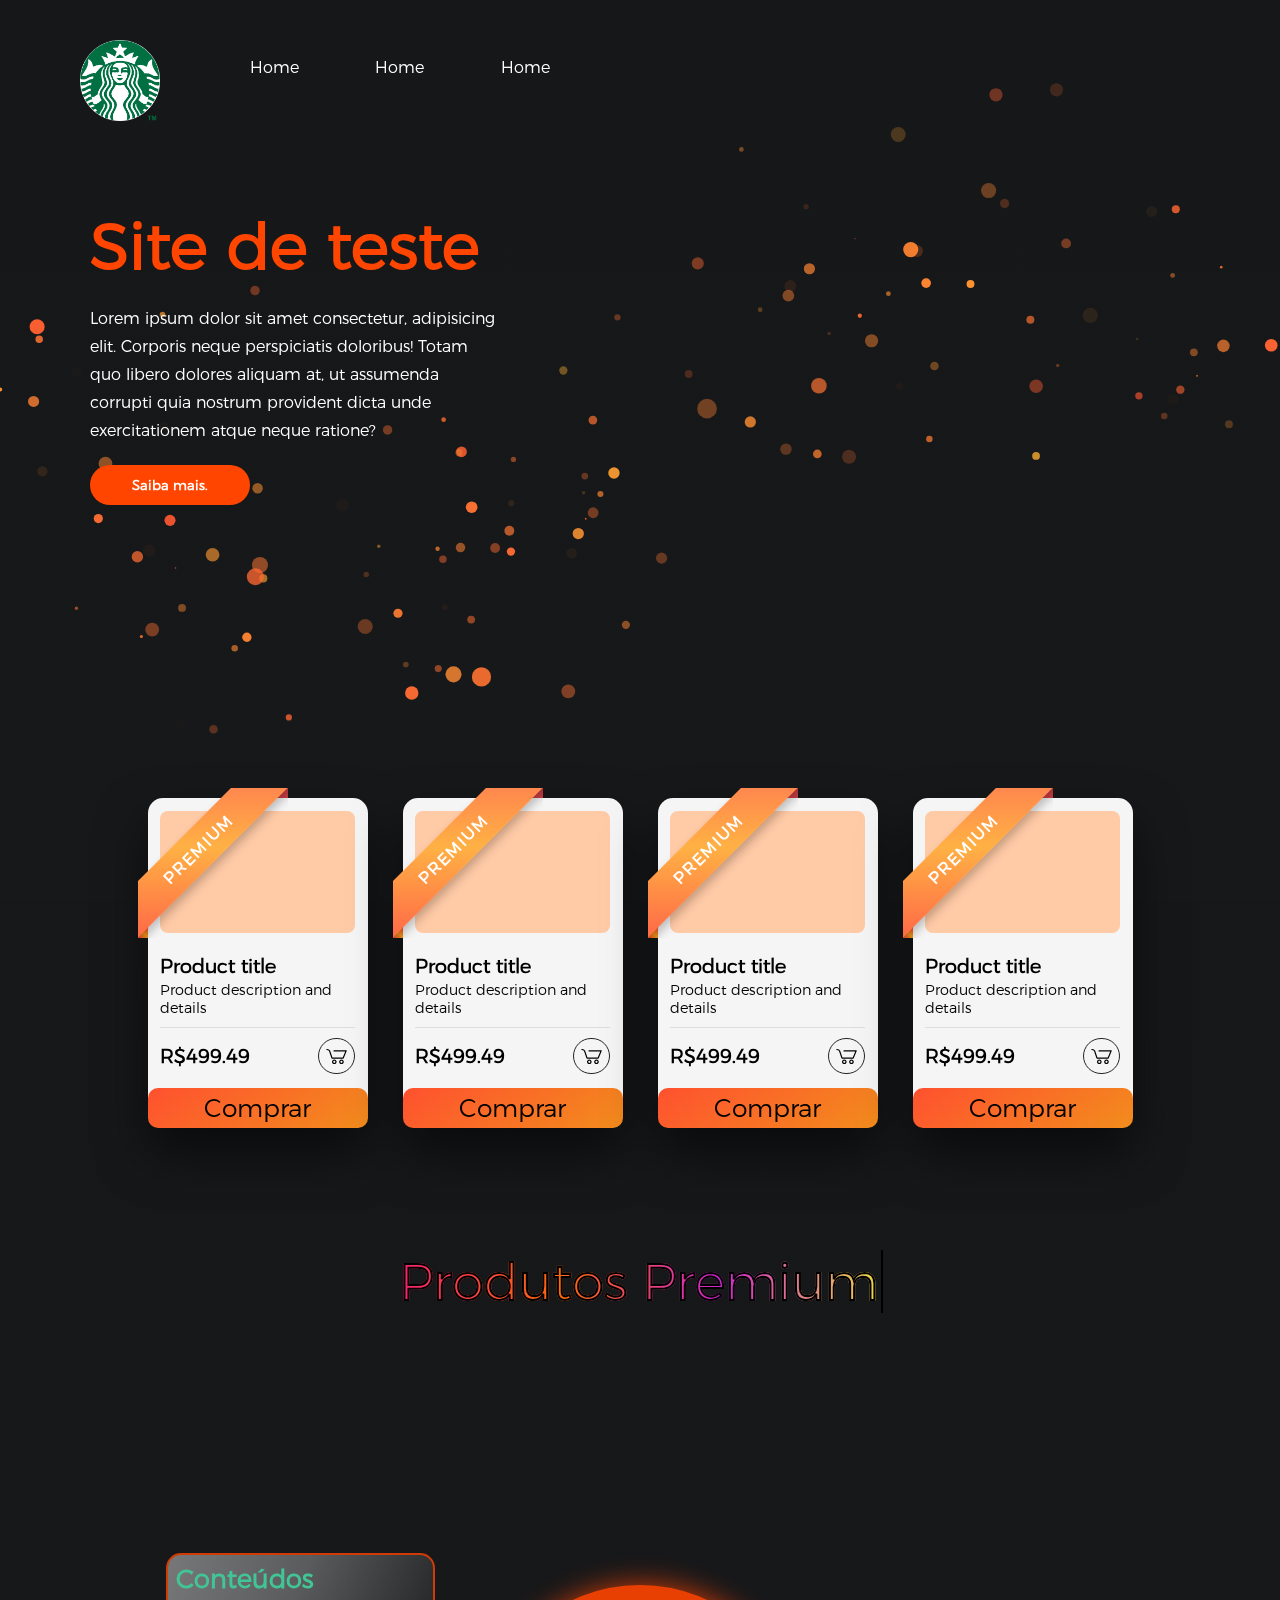
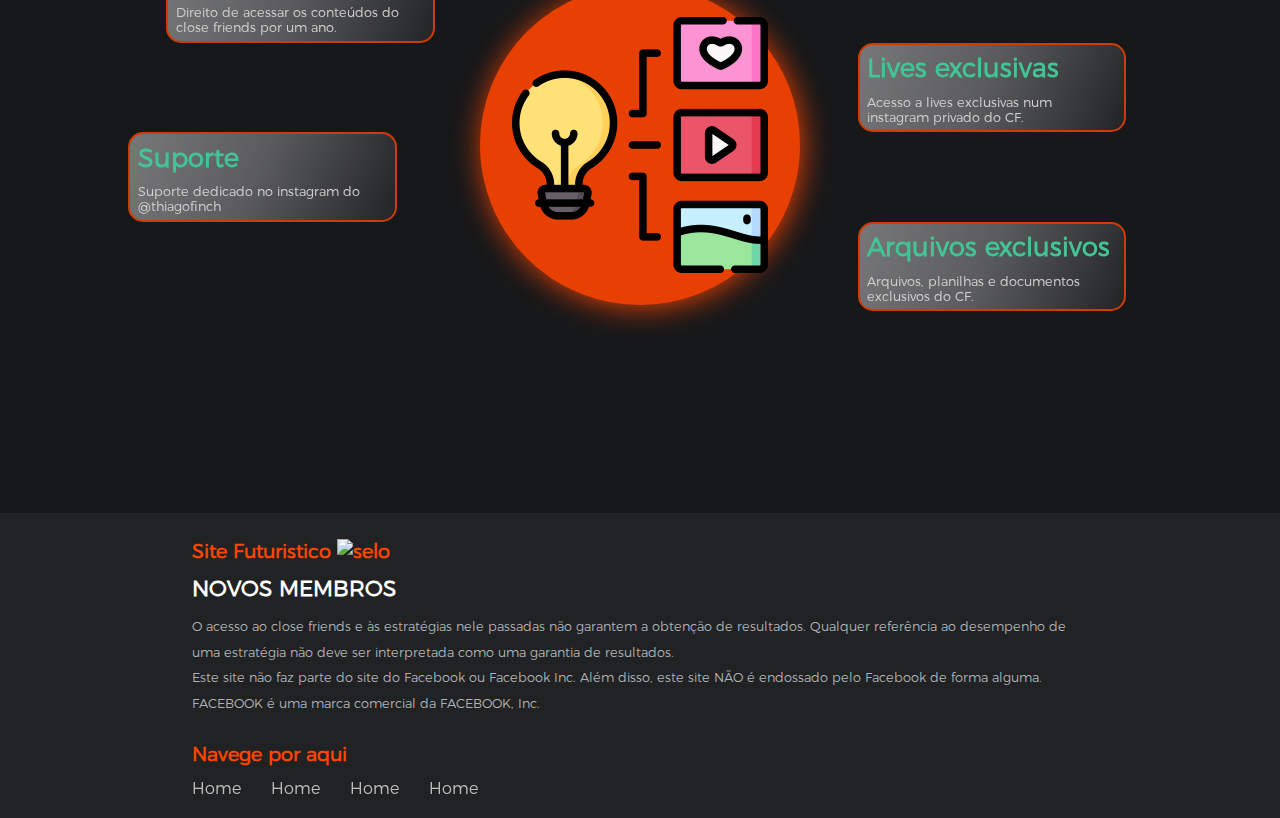
==== commit dab88bdd: "finalização page1" ====
--- a/page1.html
+++ b/page1.html
@@ -10,8 +10,8 @@
 <body>
     <header>
         <nav>
+            <img src="assets/image/Starbucks_Corporation_Logo_2011.svg.png" alt="imagem starbucks canto superior esquerdo" id="logo">
             <ul>
-                <li class="ancora">Home</li>
                 <li class="ancora">Home</li>
                 <li class="ancora">Home</li>
                 <li class="ancora">Home</li>
@@ -133,6 +133,62 @@
       <section class="titulo">
         <h2>Produtos Premium</h2>
       </section>
+      <section class="card-inf-gif">
+            <div class="circle-shadow"></div>
+            <img src="assets/image/ideia.png" alt="gifcell" id="smartphone">
+            <div class="conteudo">
+                <div class="conteudos">
+                    <h3 class="titulo-conteudo">
+                        Conteúdos
+                    </h3>
+                    <p class="paragrafo-conteudo">
+                        Direito de acessar os conteúdos do close friends por um ano.
+                    </p>
+                </div>
+                <div class="div-conteudo2">
+                    <div class="conteudos2">
+                        <h3 class="titulo-conteudo">
+                            Lives exclusivas
+                        </h3>
+                        <p class="paragrafo-conteudo">
+                            Acesso a lives exclusivas num instagram privado do CF.
+                        </p>
+                    </div>
+                </div>
+                <div class="conteudos3">
+                    <h3 class="titulo-conteudo">
+                        Suporte
+                    </h3>
+                    <p class="paragrafo-conteudo">
+                        Suporte dedicado no instagram do @thiagofinch                    </p>
+                </div>
+                <div class="div-conteudo4">
+                    <div class="conteudos4">
+                        <h3 class="titulo-conteudo">
+                            Arquivos exclusivos
+                        </h3>
+                        <p class="paragrafo-conteudo">
+                            Arquivos, planilhas e documentos exclusivos do CF.
+                        </p>
+                    </div>
+                </div>
+            </div>
+      </section>
+      <footer>
+            <section class="container-footer">
+                <h4 class="text-footer">Site Futuristico <img src="https://www.thiagofinch.com.br/assets/img/selo.svg" alt="selo" id="verificado-selo-final"></h4>
+                <h3 class="new-nomade">NOVOS MEMBROS</h3>
+                <p class="paragrafo-nomades">O acesso ao close friends e às estratégias nele passadas não garantem a obtenção de resultados. Qualquer referência ao desempenho de uma estratégia não deve ser interpretada como uma garantia de resultados.</p>
+                <p class="paragrafo-nomades">Este site não faz parte do site do Facebook ou Facebook Inc. Além disso, este site NÃO é endossado pelo Facebook de forma alguma. FACEBOOK é uma marca comercial da FACEBOOK, Inc.</p>
+                <h2 class="navegue-aqui">Navege por aqui</h2>
+                    <ul>
+                        <li class="ancora-link">Home</li>
+                        <li class="ancora-link">Home</li>
+                        <li class="ancora-link">Home</li>
+                        <li class="ancora-link">Home</li>
+                    </ul>
+            </section>                 
+      </footer>
     <script src="assets/javascript/page1.js" defer></script>
 </body>
 </html>--- a/assets/css/page1.css
+++ b/assets/css/page1.css
@@ -33,15 +33,22 @@
   color: white;
   margin-left: 7vw;
 }
+
 header nav ul:hover :not(:hover) {
   opacity: 60%;
   color: var(--cor-branco);
 }
-.ancora{
+#logo{
+  width: 5rem;
+  margin-left: 5rem;
+  margin-top: 2vw;
+}
+.ancora {
   position: relative;
   display: inline-block;
 }
-.ancora::before{
+
+.ancora::before {
   content: "";
   position: absolute;
   left: 0;
@@ -54,10 +61,12 @@
   transform-origin: right;
   transition: scale 0.25s;
 }
-.ancora:hover{
+
+.ancora:hover {
   cursor: pointer;
 }
-.ancora:hover::before{
+
+.ancora:hover::before {
   scale: 1;
   transform-origin: left;
 }
@@ -71,10 +80,10 @@
 
 .container {
   height: 200px;
-  width: 28rem;
+  width: 25.6rem;
   position: absolute;
   z-index: 3;
-  top: 20%;
+  top: 23%;
   left: 7%;
 }
 
@@ -93,9 +102,11 @@
   animation: tracking-in-expand-fwd-top 0.7s cubic-bezier(0.215, 0.610, 0.355, 1.000) both;
   background-color: transparent;
 }
-section .container p::selection{
+
+section .container p::selection {
   background-color: var(--cor-laranja);
 }
+
 section .container button {
   outline: none;
   border: none;
@@ -116,6 +127,7 @@
   color: black;
   font-weight: bold;
 }
+
 .card-box {
   width: 220px;
   height: 330px;
@@ -277,78 +289,405 @@
   outline: none;
   box-shadow: 0 0 0 3px var(--btn-bg-color), 0 0 0 6px var(--btn-bg-2);
 }
+
 .titulo {
   display: flex;
   align-items: center;
   justify-content: center;
 }
+
 .titulo h2 {
-  width: 34vw;
-  font-family: fontfamily;
+  width: 38vw;
+  font-weight: bold;
   background: linear-gradient(to right, #f32170, #ff6b08, #cf23cf, #eedd44);
   -webkit-text-fill-color: transparent;
   -webkit-background-clip: text;
   font-size: 4vw;
-  margin: 10px;
-  margin-bottom: 40px;
   text-align: center;
   font-weight: bolder;
   -webkit-text-stroke-width: 0.5px;
-  -webkit-text-stroke-color: white;
   animation: digitando 3s steps(25), blink .4s infinite alternate;
   white-space: nowrap;
   overflow: hidden;
   border-right: 2px solid;
   display: inline-block;
 }
+.card-inf-gif{
+  position: relative;
+  top: 7rem;
+  display: flex;
+  justify-content: center;
+  align-items: center;
+  margin-top: 10rem;
+}
+.circle-shadow{
+  background-color: var(--cor-laranja);
+  height: 25vw;
+  width: 25vw;
+  justify-content: center;
+  border-radius: 100%;
+  box-shadow: 2px 2px 30px var(--cor-laranja);
+  opacity: 90%;
+  border: double 20px var(--cor-laranja);
+}
+#smartphone{
+  position: absolute;
+  justify-content: center;
+  width: 20vw;
+}
+.conteudo{
+  position: absolute;
+  width: 100%;
+  height: 30vw;
+  /* background-color: red;
+  opacity: 50%; */
+}
+.conteudos{
+  width: 21vw;
+  height: 7vw;
+  margin-left: 13vw;
+  border: 2px solid var(--cor-laranja);;
+  border-radius: 15px;
+  background-image: linear-gradient( 112.91deg, rgba(255, 255, 255, 0.51) 3.51%, rgba(255, 255, 255, 0.368525) 47.47%, rgba(255, 255, 255, 0) 111.71% );
+  opacity: 80%;
+  padding: 0.6vw;
+  color: #fff;
+}
+.conteudos2{
+  width: 21vw;
+  height: 7vw;
+  border: 2px solid var(--cor-laranja);;
+  border-radius: 15px;
+  background-image: linear-gradient( 112.91deg, rgba(255, 255, 255, 0.51) 3.51%, rgba(255, 255, 255, 0.368525) 47.47%, rgba(255, 255, 255, 0) 111.71% );
+  margin-right: 8vw;
+  opacity: 80%;
+  color: #fff;
+  padding: 0.6vw;
+}
+.conteudos3{
+  width: 21vw;
+  height: 7vw;
+  margin-left: 10vw;
+  border: 2px solid var(--cor-laranja);;
+  border-radius: 15px;
+  background-image: linear-gradient( 112.91deg, rgba(255, 255, 255, 0.51) 3.51%, rgba(255, 255, 255, 0.368525) 47.47%, rgba(255, 255, 255, 0) 111.71% );
+  opacity: 80%;
+  color: #fff;
+  padding: 0.6vw;
+}
+.conteudos4{
+  width: 21vw;
+  height: 7vw;
+  border: 2px solid var(--cor-laranja);;
+  border-radius: 15px;
+  background-image: linear-gradient( 112.91deg, rgba(255, 255, 255, 0.51) 3.51%, rgba(255, 255, 255, 0.368525) 47.47%, rgba(255, 255, 255, 0) 111.71% );
+  margin-right: 8vw;
+  opacity: 80%;
+  color: #fff;
+  padding: 0.6vw;
+}
+.div-conteudo2{
+  display: flex;
+  justify-content: right;
+  margin-right: 4vw;
+}
+.div-conteudo4{
+  display: flex;
+  justify-content: right;
+  margin-right: 4vw;
+}
+.titulo-conteudo{
+  color: #4df1b5;
+  margin-bottom: 0.9vw;
+  font-size: 2vw;
+}
+.paragrafo-conteudo{
+  color: #fff;
+  font-size: 1vw;
+}
+footer {
+  height: auto;
+  background-color: #212223;
+  margin-top: 25vw;
+  padding-bottom: 20px;
+}
+
+.container-footer {
+  padding-left: 15vw;
+  padding-right: 15vw;
+  padding-top: 2vw;
+}
+
+.text-footer {
+  font-size: 1.5vw;
+  margin-bottom: 1vw;
+  color: var(--cor-laranja);
+  font-weight: bolder;
+}
+
+.new-nomade {
+  font-size: 1.7vw;
+  margin-bottom: 1vw;
+  color: #fff;
+  font-weight: bolder;
+}
+
+.paragrafo-nomades {
+  color: #aeb1b6;
+  font-weight: 500;
+  font-size: 1vw;
+  line-height: 2vw;
+  color: #aeb1b6;
+}
+
+.navegue-aqui {
+  font-size: 1.5vw;
+  margin-bottom: 1vw;
+  color: var(--cor-laranja);
+  font-weight: bolder;
+  margin-top: 2vw;
+}
+footer .container-footer ul{
+  list-style: none;
+  display: flex;
+}
+footer .container-footer ul:hover :not(:hover){
+  opacity: 10%;
+}
+footer .container-footer ul li{
+  color: var(--cor-branco);
+  opacity:70%;
+}
+footer .container-footer ul{
+  gap: 30px;
+}
+.ancora-link {
+  position: relative;
+  display: inline-block;
+}
+
+.ancora-link::before {
+  content: "";
+  position: absolute;
+  left: 0;
+  bottom: 0;
+  width: 100%;
+  height: 2px;
+  background-color: var(--cor-branco);
+  border-radius: 4px;
+  scale: 0.1;
+  transform-origin: right;
+  transition: scale 0.25s;
+}
+
+.ancora-link:hover {
+  cursor: pointer;
+}
+
+.ancora-link:hover::before {
+  scale: 1;
+  transform-origin: left;
+}
+#verificado-selo-final {
+  width: 2vw;
+}
 
 @keyframes digitando {
   from {
-      width: 0;
-  }
-}
-@keyframes blink{
-    40%{
-       border-color: #ff6b08;
-    }
-    60%{
-      border-color: #ddd;
-    }
-} 
+    width: 0;
+  }
+}
+
+@keyframes blink {
+  40% {
+    border-color: #ff6b08;
+  }
+
+  60% {
+    border-color: #ddd;
+  }
+}
 
 @media (prefers-reduced-motion: reduce) {
   .btn-comprar {
-      transition: linear;
-  }
-}
+    transition: linear;
+  }
+}
+
 @media (max-width: 650px) {
   .container {
     padding: 20px;
-    height: 75vh;
+    height: auto;
     position: absolute;
     width: calc(90vw - 7%);
     z-index: 3;
-    top: 20%;
     left: 7%;
     background: rgba(255, 255, 255, 0.10);
-    box-shadow: 0 8px 32px 0 rgba(31, 38, 135, 0.37);
+    /* box-shadow: 0 8px 32px 0 rgba(31, 38, 135, 0.37); */
     backdrop-filter: blur(5px);
     -webkit-backdrop-filter: blur(5px);
     border-radius: 10px;
   }
-  .card-box{
+  #logo{
+    margin-left: 00.5rem;
+  }
+  .card-button{
+    cursor: none;
+  }
+  .card-box {
     width: 15rem;
     height: 22rem;
-    top: 0;
-  }
-  .btn-comprar{
+    top: 1rem;
+    cursor: none;
+  }
+
+  .btn-comprar {
     height: 3.5rem;
-  }
-  .titulo h1{
+    cursor: none;
+  }
+
+  .titulo h2 {
+    margin-top: 30px;
     font-size: 2rem;
-    width: 18rem;
-    cursor: none;
-  }
+    width: 19rem;
+  }
+  .titulo{
+    position: relative;
+    z-index: 3;
+    top: 5rem;
+  }
+
+  footer {
+    height: auto;
+    background-color: #212223;
+    margin-top: 25vw;
+    padding-bottom: 20px;
+  }
+
+  .container-footer {
+    padding-left: 10vw;
+    padding-right: 10vw;
+    padding-top: 2vw;
+  }
+
+  .text-footer {
+    font-size: 5vw;
+    margin-bottom: 4vw;
+    color: var(--cor-laranja);
+    font-weight: bolder;
+    margin-top: 3vw;
+  }
+
+  .new-nomade {
+    font-size: 5vw;
+    margin-bottom: 5vw;
+    color: #fff;
+    font-weight: bolder;
+  }
+
+  .paragrafo-nomades {
+    text-align: left;
+    color: #aeb1b6;
+    font-weight: 600;
+    font-size: 3.7vw;
+    line-height: 5vw;
+    margin-bottom: 4vw;
+  }
+
+  .navegue-aqui {
+    font-size: 4vw;
+    margin-bottom: 7vw;
+    color: var(--cor-laranja);
+    font-weight: bolder;
+    text-align: center;
+  }
+  .informacoes-final {
+    align-items: center;
+    justify-content: center;
+    text-align: left;
+    display: grid;
+  }
+
+  #verificado-selo-final {
+    width: 6vw;
+  }
+  .conteudo{
+    position: relative;
+    height: auto;
+  }
+  .circle-shadow{
+    display: none;
+    width: 0;
+    height: 0;
+}
+#smartphone-image{
+    display: none;
+}
+#close-friends{
+    text-align: left;
+    margin-right: 20px;
+    font-size: 7vw;
+    margin-bottom: 4vw;
+}
+#paragrafo-div-coluna{
+    text-align: left;
+}
+.apresentation{
+    display: block;
+}
+#acessparagrafo{
+    font-size: 4.5vw;
+    width: 80vw;
+    text-align: left;
+}
+#acesso-primary{
+    width: 80vw;
+    height: 11vw;
+}
+#smartphone{
+    display: none;
+}
+.conteudo{
+    justify-content: center;
+    display: grid;
+}
+.conteudos{
+    justify-content: center;
+    height: 30vw;
+    width: 80vw;
+    margin: 20px;
+}
+.conteudos2{
+    justify-content: center;
+    height: 30vw;
+    width: 80vw;
+    margin: 20px;
+}
+.conteudos3{
+    justify-content: center;
+    height: 30vw;
+    width: 80vw;
+    margin: 20px;
+}
+.conteudos4{
+    justify-content: center;
+    height: 30vw;
+    width: 80vw;
+    margin: 20px;
+    margin-bottom: 5rem;
+}
+.titulo-conteudo{
+    padding: 2vw;
+    font-size: 5vw;
+}
+.paragrafo-conteudo{
+    padding: 2vw;
+    font-size: 3.7vw;
+}
+.card-inf-gif{
+  position: relative;
+  top: 2rem;
+}
 }
 
 /* ----------------------------------------------
@@ -405,8 +744,9 @@
   font-family: montserrat;
   src: url(/assets/font/Montserrat-Light.otf) format('opentype');
 }
+
 @media (max-width: 991px) {
   .product-list {
-      flex-wrap: wrap;
+    flex-wrap: wrap;
   }
 }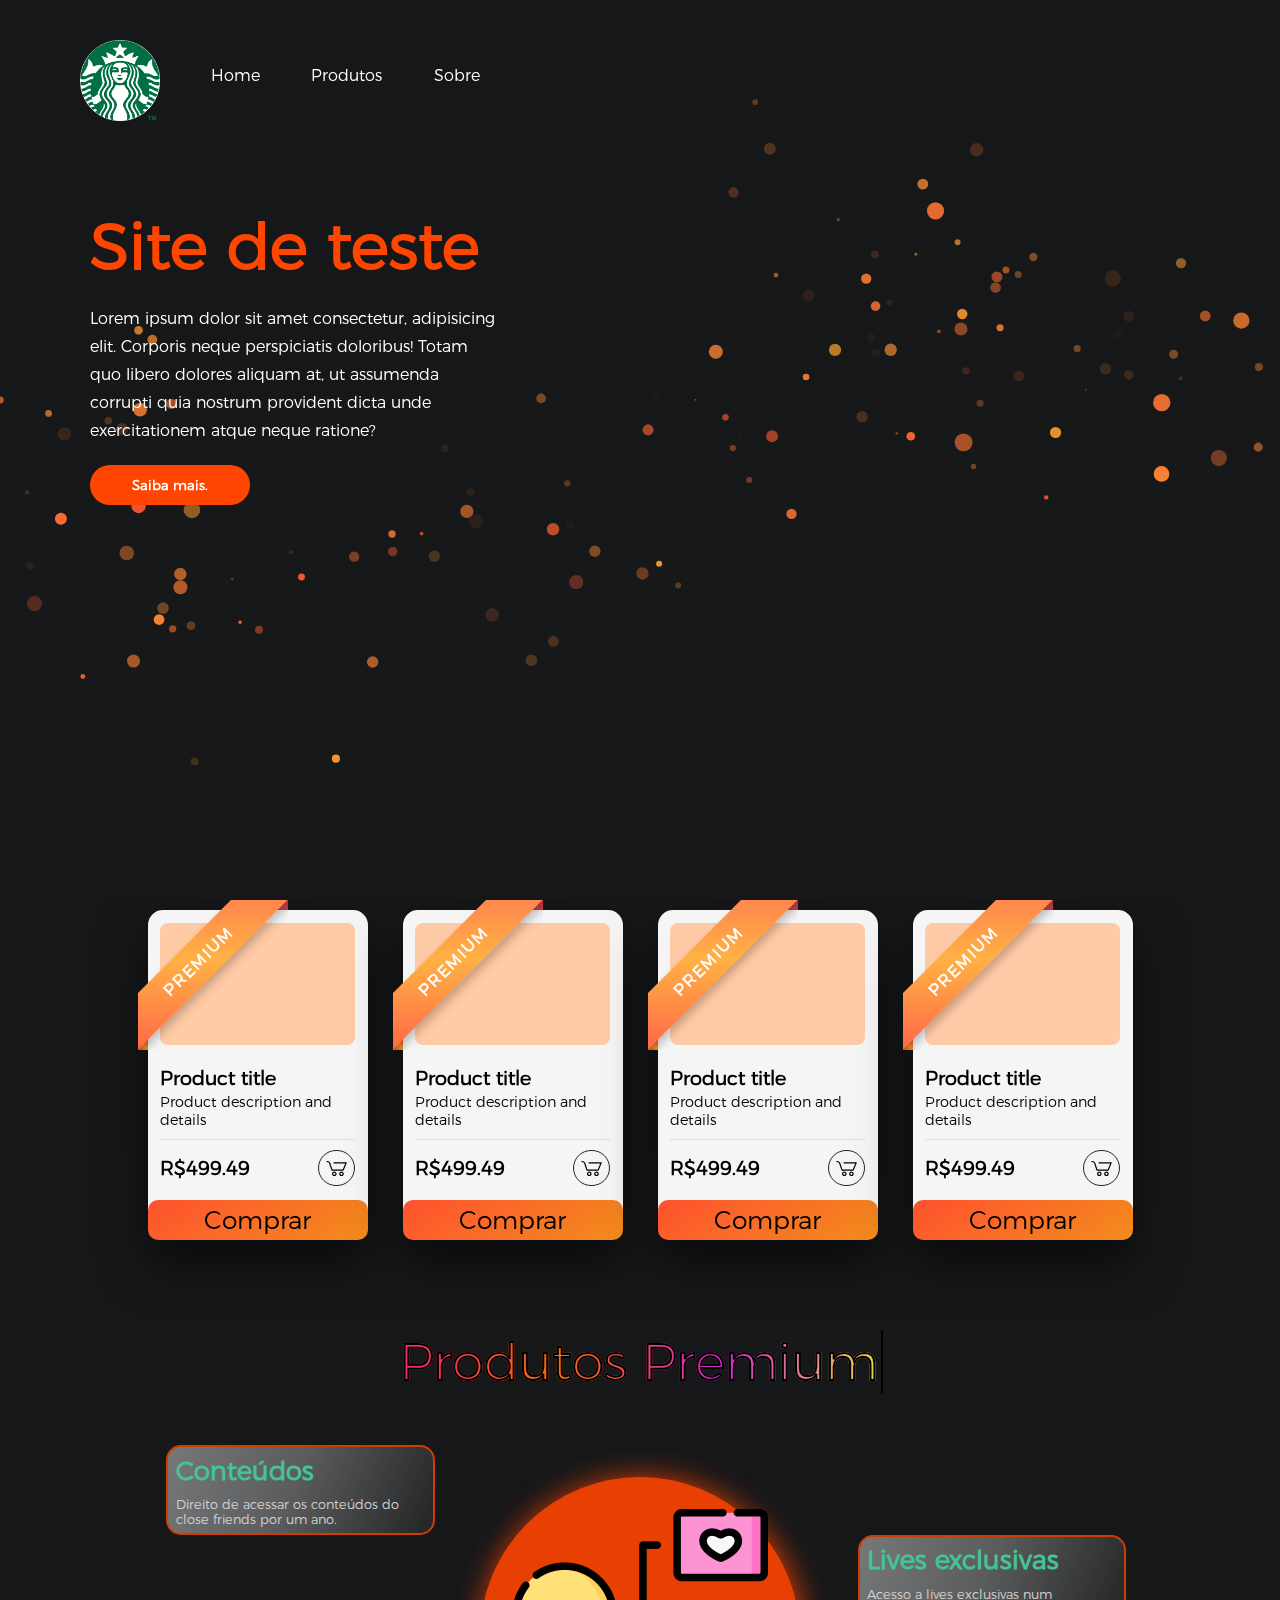
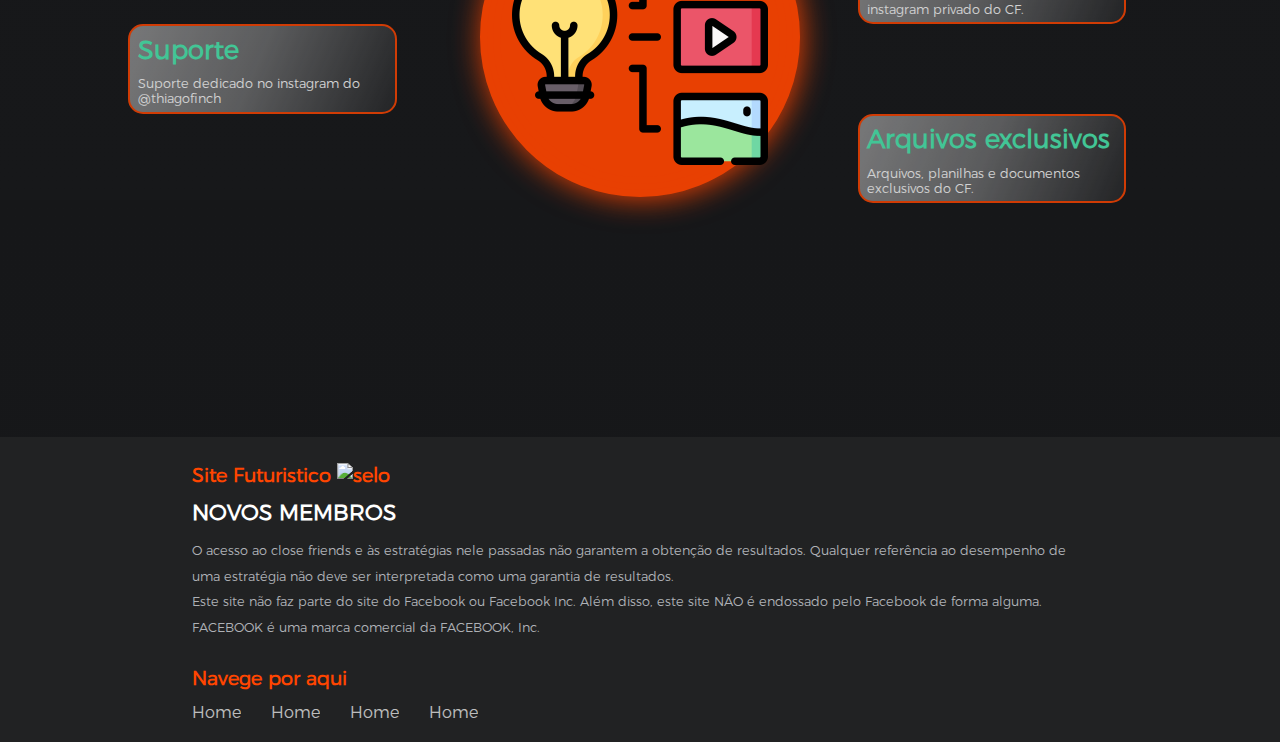
==== commit d74bcf6e: "finalização page1" ====
--- a/page1.html
+++ b/page1.html
@@ -12,13 +12,13 @@
         <nav>
             <img src="assets/image/Starbucks_Corporation_Logo_2011.svg.png" alt="imagem starbucks canto superior esquerdo" id="logo">
             <ul>
-                <li class="ancora">Home</li>
-                <li class="ancora">Home</li>
-                <li class="ancora">Home</li>
+                <li class="ancora"><a href="#conteiner-inicio">Home</a></li>
+                <li class="ancora"><a href="#produtos-link">Produtos</a></li>
+                <li class="ancora"><a href="#sobre">Sobre</a></li>
             </ul>
         </nav>
     </header>
-    <section>
+    <section  id="conteiner-inicio">
         <canvas id="particle-canvas"></canvas>
             <div class="container">
                 <h1>Site de teste</h1>
@@ -26,7 +26,7 @@
                 <a href="http://#"><button>Saiba mais.</button></a>
             </div>
     </section>
-    <section class="container-card-box">
+    <section class="container-card-box" id="produtos-link">
           <ul class="product-list">
             <div class="card-box">
               <span></span>
@@ -133,7 +133,7 @@
       <section class="titulo">
         <h2>Produtos Premium</h2>
       </section>
-      <section class="card-inf-gif">
+      <section class="card-inf-gif" id="sobre">
             <div class="circle-shadow"></div>
             <img src="assets/image/ideia.png" alt="gifcell" id="smartphone">
             <div class="conteudo">
--- a/assets/css/page1.css
+++ b/assets/css/page1.css
@@ -1,3 +1,8 @@
+html {
+  scroll-behavior: smooth;
+  scroll-padding-top: 5rem;
+}
+
 :root {
   --cor-branco: #fff;
   --cor-laranja: orangered;
@@ -13,6 +18,7 @@
 
 body {
   background: linear-gradient(to bottom, #161719 0%, #17181a 100%);
+  height: 100vh;
 }
 
 header nav {
@@ -29,19 +35,25 @@
 header nav ul {
   list-style: none;
   display: flex;
-  gap: 6vw;
+  gap: 4vw;
   color: white;
-  margin-left: 7vw;
+  margin-top: 1rem;
+  margin-left: 4vw;
 }
 
 header nav ul:hover :not(:hover) {
   opacity: 60%;
   color: var(--cor-branco);
 }
-#logo{
+
+#logo {
   width: 5rem;
   margin-left: 5rem;
   margin-top: 2vw;
+}
+a{
+  text-decoration: none;
+  color: var(--cor-branco);
 }
 .ancora {
   position: relative;
@@ -136,7 +148,6 @@
   overflow: visible;
   border-radius: 15px;
   position: relative;
-  top: -7rem;
   box-shadow: 0 25px 50px rgba(0, 0, 0, 0.55);
   cursor: pointer;
   transition: all .3s;
@@ -291,9 +302,12 @@
 }
 
 .titulo {
-  display: flex;
   align-items: center;
   justify-content: center;
+  text-align: center;
+  position: relative;
+  z-index: 3;
+  margin-top: 5rem;
 }
 
 .titulo h2 {
@@ -311,16 +325,18 @@
   overflow: hidden;
   border-right: 2px solid;
   display: inline-block;
-}
-.card-inf-gif{
-  position: relative;
-  top: 7rem;
-  display: flex;
   justify-content: center;
   align-items: center;
-  margin-top: 10rem;
-}
-.circle-shadow{
+}
+.card-inf-gif {
+  position: relative;
+  top:5rem;
+  display: flex;
+  justify-content: center;
+  align-items: center;
+}
+
+.circle-shadow {
   background-color: var(--cor-laranja);
   height: 25vw;
   width: 25vw;
@@ -330,81 +346,96 @@
   opacity: 90%;
   border: double 20px var(--cor-laranja);
 }
-#smartphone{
+
+#smartphone {
   position: absolute;
   justify-content: center;
   width: 20vw;
 }
-.conteudo{
+
+.conteudo {
   position: absolute;
   width: 100%;
   height: 30vw;
   /* background-color: red;
   opacity: 50%; */
 }
-.conteudos{
+
+.conteudos {
   width: 21vw;
   height: 7vw;
   margin-left: 13vw;
-  border: 2px solid var(--cor-laranja);;
+  border: 2px solid var(--cor-laranja);
+  ;
   border-radius: 15px;
-  background-image: linear-gradient( 112.91deg, rgba(255, 255, 255, 0.51) 3.51%, rgba(255, 255, 255, 0.368525) 47.47%, rgba(255, 255, 255, 0) 111.71% );
+  background-image: linear-gradient(112.91deg, rgba(255, 255, 255, 0.51) 3.51%, rgba(255, 255, 255, 0.368525) 47.47%, rgba(255, 255, 255, 0) 111.71%);
   opacity: 80%;
   padding: 0.6vw;
   color: #fff;
 }
-.conteudos2{
+
+.conteudos2 {
   width: 21vw;
   height: 7vw;
-  border: 2px solid var(--cor-laranja);;
+  border: 2px solid var(--cor-laranja);
+  ;
   border-radius: 15px;
-  background-image: linear-gradient( 112.91deg, rgba(255, 255, 255, 0.51) 3.51%, rgba(255, 255, 255, 0.368525) 47.47%, rgba(255, 255, 255, 0) 111.71% );
+  background-image: linear-gradient(112.91deg, rgba(255, 255, 255, 0.51) 3.51%, rgba(255, 255, 255, 0.368525) 47.47%, rgba(255, 255, 255, 0) 111.71%);
   margin-right: 8vw;
   opacity: 80%;
   color: #fff;
   padding: 0.6vw;
 }
-.conteudos3{
+
+.conteudos3 {
   width: 21vw;
   height: 7vw;
   margin-left: 10vw;
-  border: 2px solid var(--cor-laranja);;
+  border: 2px solid var(--cor-laranja);
+  ;
   border-radius: 15px;
-  background-image: linear-gradient( 112.91deg, rgba(255, 255, 255, 0.51) 3.51%, rgba(255, 255, 255, 0.368525) 47.47%, rgba(255, 255, 255, 0) 111.71% );
+  background-image: linear-gradient(112.91deg, rgba(255, 255, 255, 0.51) 3.51%, rgba(255, 255, 255, 0.368525) 47.47%, rgba(255, 255, 255, 0) 111.71%);
   opacity: 80%;
   color: #fff;
   padding: 0.6vw;
 }
-.conteudos4{
+
+.conteudos4 {
   width: 21vw;
   height: 7vw;
-  border: 2px solid var(--cor-laranja);;
+  border: 2px solid var(--cor-laranja);
+  ;
   border-radius: 15px;
-  background-image: linear-gradient( 112.91deg, rgba(255, 255, 255, 0.51) 3.51%, rgba(255, 255, 255, 0.368525) 47.47%, rgba(255, 255, 255, 0) 111.71% );
+  background-image: linear-gradient(112.91deg, rgba(255, 255, 255, 0.51) 3.51%, rgba(255, 255, 255, 0.368525) 47.47%, rgba(255, 255, 255, 0) 111.71%);
   margin-right: 8vw;
   opacity: 80%;
   color: #fff;
   padding: 0.6vw;
 }
-.div-conteudo2{
+
+.div-conteudo2 {
   display: flex;
   justify-content: right;
   margin-right: 4vw;
 }
-.div-conteudo4{
+
+.div-conteudo4 {
   display: flex;
   justify-content: right;
   margin-right: 4vw;
 }
-.titulo-conteudo{
+
+.titulo-conteudo {
   color: #4df1b5;
   margin-bottom: 0.9vw;
   font-size: 2vw;
 }
-.paragrafo-conteudo{
+
+.paragrafo-conteudo {
   color: #fff;
   font-size: 1vw;
 }
+
 footer {
   height: auto;
   background-color: #212223;
@@ -447,20 +478,25 @@
   font-weight: bolder;
   margin-top: 2vw;
 }
-footer .container-footer ul{
+
+footer .container-footer ul {
   list-style: none;
   display: flex;
 }
-footer .container-footer ul:hover :not(:hover){
+
+footer .container-footer ul:hover :not(:hover) {
   opacity: 10%;
 }
-footer .container-footer ul li{
+
+footer .container-footer ul li {
   color: var(--cor-branco);
-  opacity:70%;
-}
-footer .container-footer ul{
+  opacity: 70%;
+}
+
+footer .container-footer ul {
   gap: 30px;
 }
+
 .ancora-link {
   position: relative;
   display: inline-block;
@@ -488,6 +524,7 @@
   scale: 1;
   transform-origin: left;
 }
+
 #verificado-selo-final {
   width: 2vw;
 }
@@ -528,12 +565,15 @@
     -webkit-backdrop-filter: blur(5px);
     border-radius: 10px;
   }
-  #logo{
+
+  #logo {
     margin-left: 00.5rem;
   }
-  .card-button{
+
+  .card-button {
     cursor: none;
   }
+
   .card-box {
     width: 15rem;
     height: 22rem;
@@ -551,10 +591,11 @@
     font-size: 2rem;
     width: 19rem;
   }
-  .titulo{
+
+  .titulo {
     position: relative;
     z-index: 3;
-    top: 5rem;
+    top: -2rem;
   }
 
   footer {
@@ -601,6 +642,7 @@
     font-weight: bolder;
     text-align: center;
   }
+
   .informacoes-final {
     align-items: center;
     justify-content: center;
@@ -611,83 +653,110 @@
   #verificado-selo-final {
     width: 6vw;
   }
-  .conteudo{
+
+  .conteudo {
     position: relative;
     height: auto;
   }
-  .circle-shadow{
+
+  .circle-shadow {
     display: none;
     width: 0;
     height: 0;
-}
-#smartphone-image{
+  }
+
+  #smartphone-image {
     display: none;
-}
-#close-friends{
+  }
+
+  #close-friends {
     text-align: left;
     margin-right: 20px;
     font-size: 7vw;
     margin-bottom: 4vw;
-}
-#paragrafo-div-coluna{
+  }
+
+  #paragrafo-div-coluna {
     text-align: left;
-}
-.apresentation{
+  }
+
+  .apresentation {
     display: block;
-}
-#acessparagrafo{
+  }
+
+  #acessparagrafo {
     font-size: 4.5vw;
     width: 80vw;
     text-align: left;
-}
-#acesso-primary{
+  }
+
+  #acesso-primary {
     width: 80vw;
     height: 11vw;
-}
-#smartphone{
+  }
+
+  #smartphone {
     display: none;
-}
-.conteudo{
+  }
+
+  .conteudo {
     justify-content: center;
     display: grid;
-}
-.conteudos{
+  }
+
+  .conteudos {
     justify-content: center;
     height: 30vw;
     width: 80vw;
     margin: 20px;
-}
-.conteudos2{
+  }
+
+  .conteudos2 {
     justify-content: center;
     height: 30vw;
     width: 80vw;
     margin: 20px;
-}
-.conteudos3{
+  }
+
+  .conteudos3 {
     justify-content: center;
     height: 30vw;
     width: 80vw;
     margin: 20px;
-}
-.conteudos4{
+  }
+
+  .conteudos4 {
     justify-content: center;
     height: 30vw;
     width: 80vw;
     margin: 20px;
     margin-bottom: 5rem;
-}
-.titulo-conteudo{
+  }
+
+  .titulo-conteudo {
     padding: 2vw;
     font-size: 5vw;
-}
-.paragrafo-conteudo{
+  }
+
+  .paragrafo-conteudo {
     padding: 2vw;
     font-size: 3.7vw;
-}
-.card-inf-gif{
-  position: relative;
-  top: 2rem;
-}
+  }
+
+  .card-inf-gif {
+    position: relative;
+    top: -2rem;
+  }
+  header nav ul{
+     gap: 20px;
+  }
+  #logo{
+    width: 4rem;
+    margin-top: 1rem;
+  }
+  html{
+    scroll-padding-top: 0rem;
+  }
 }
 
 /* ----------------------------------------------
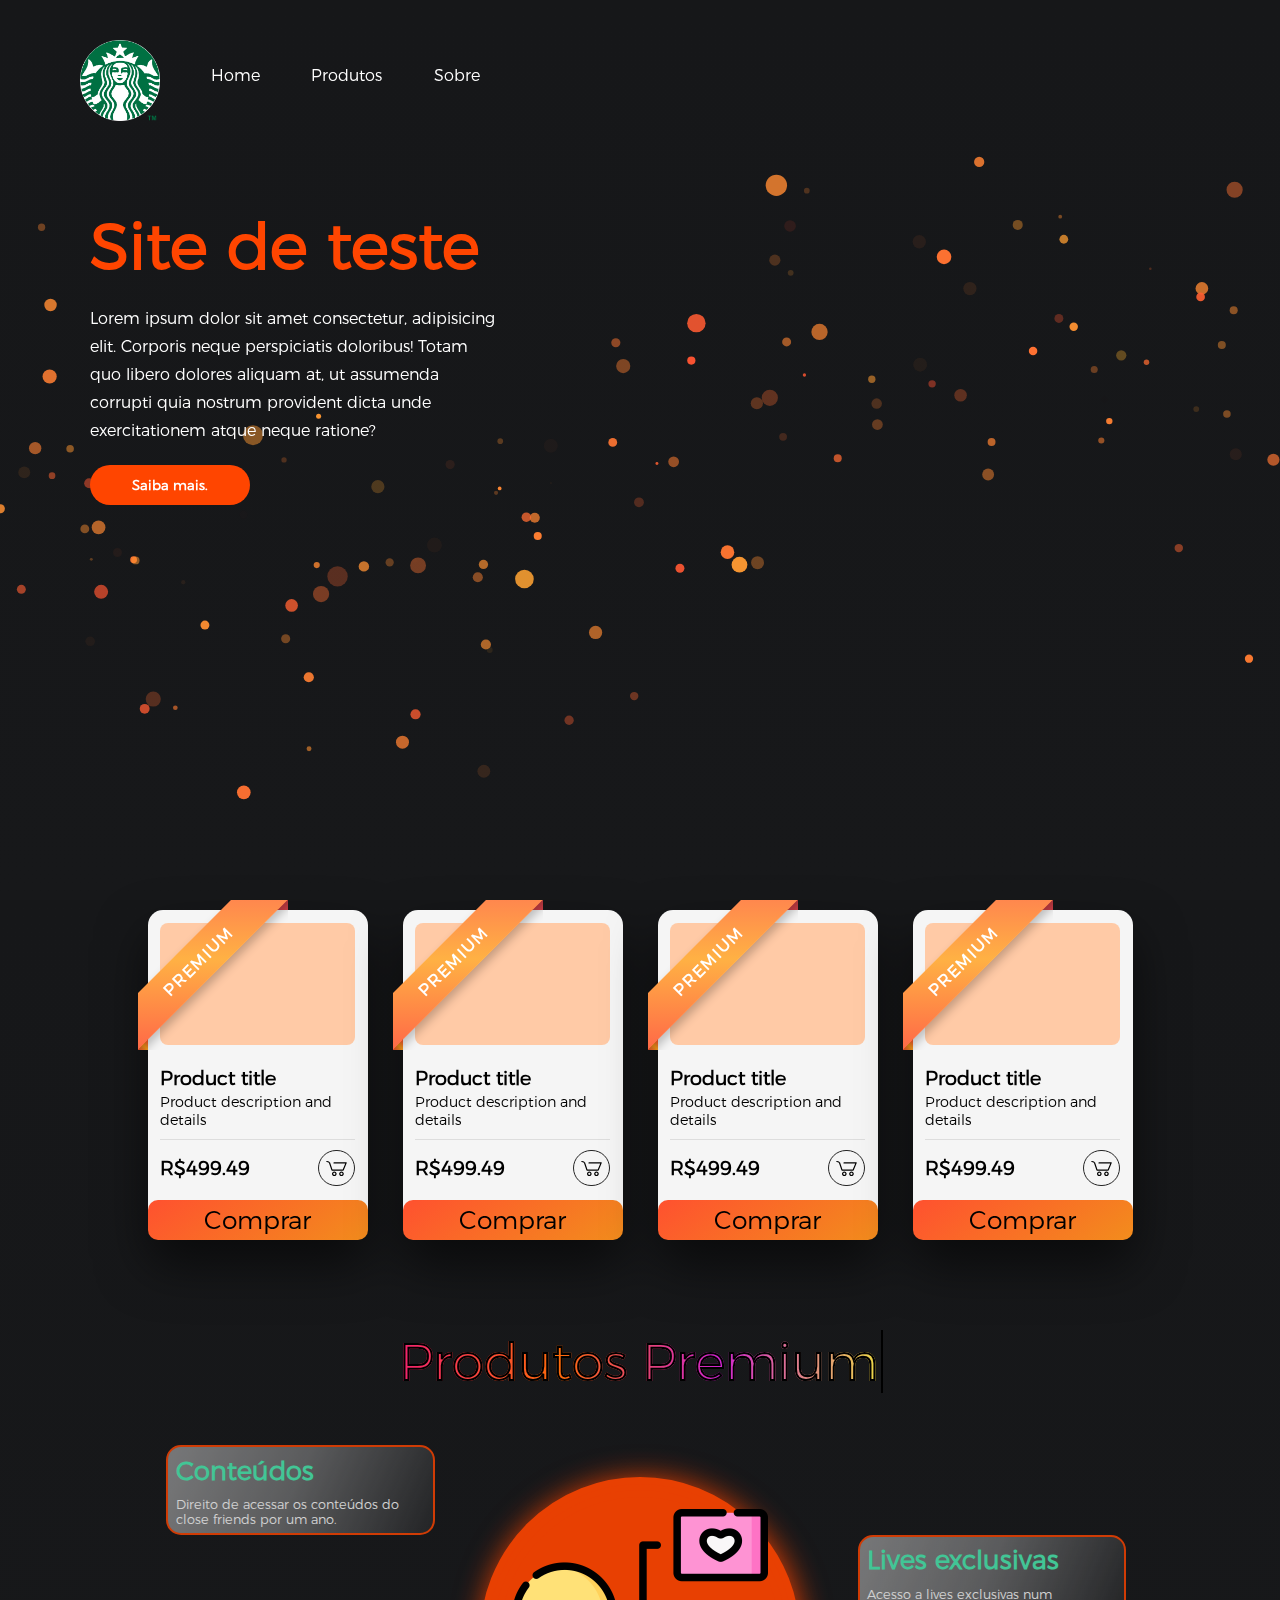
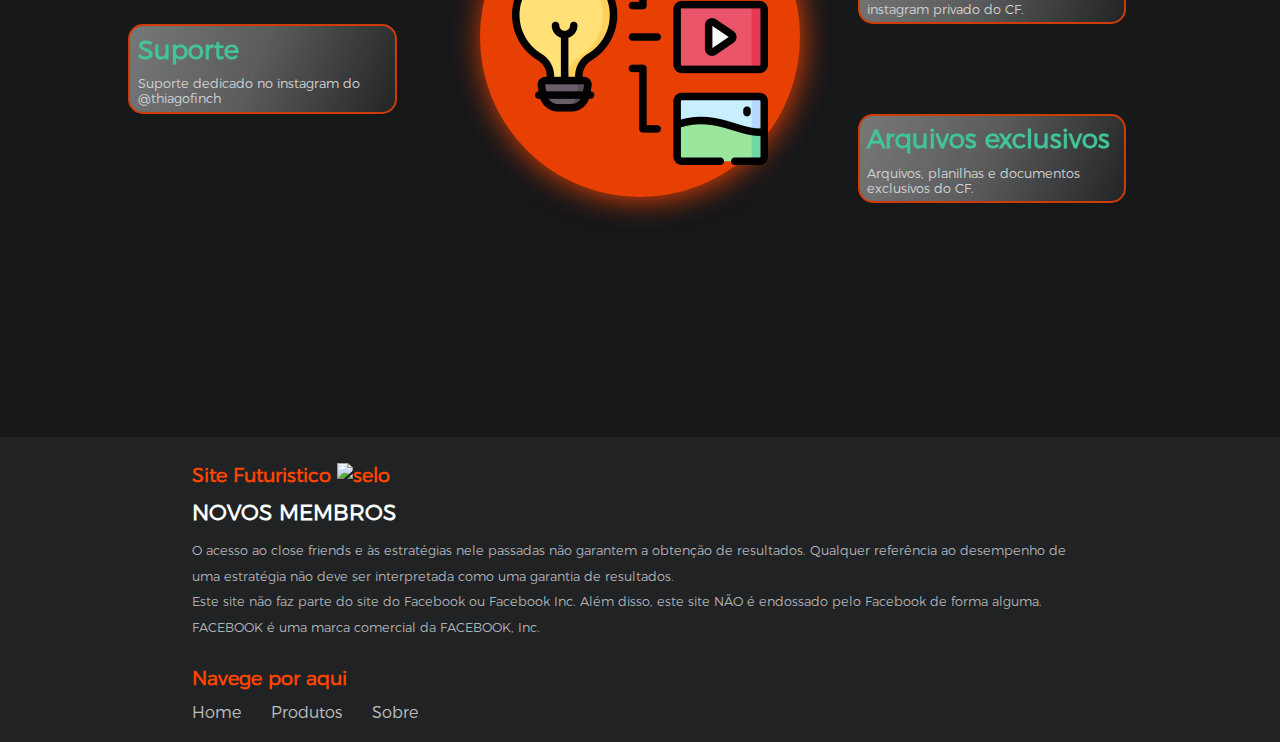
==== commit 395a40f8: "alteração paginas  2 3" ====
--- a/page1.html
+++ b/page1.html
@@ -182,10 +182,9 @@
                 <p class="paragrafo-nomades">Este site não faz parte do site do Facebook ou Facebook Inc. Além disso, este site NÃO é endossado pelo Facebook de forma alguma. FACEBOOK é uma marca comercial da FACEBOOK, Inc.</p>
                 <h2 class="navegue-aqui">Navege por aqui</h2>
                     <ul>
-                        <li class="ancora-link">Home</li>
-                        <li class="ancora-link">Home</li>
-                        <li class="ancora-link">Home</li>
-                        <li class="ancora-link">Home</li>
+                        <li class="ancora-link"><a href="#conteiner-inicio">Home</a></li>
+                        <li class="ancora-link"><a href="#produtos-link">Produtos</a></li>
+                        <li class="ancora-link"><a href="#sobre">Sobre</a></li>
                     </ul>
             </section>                 
       </footer>
